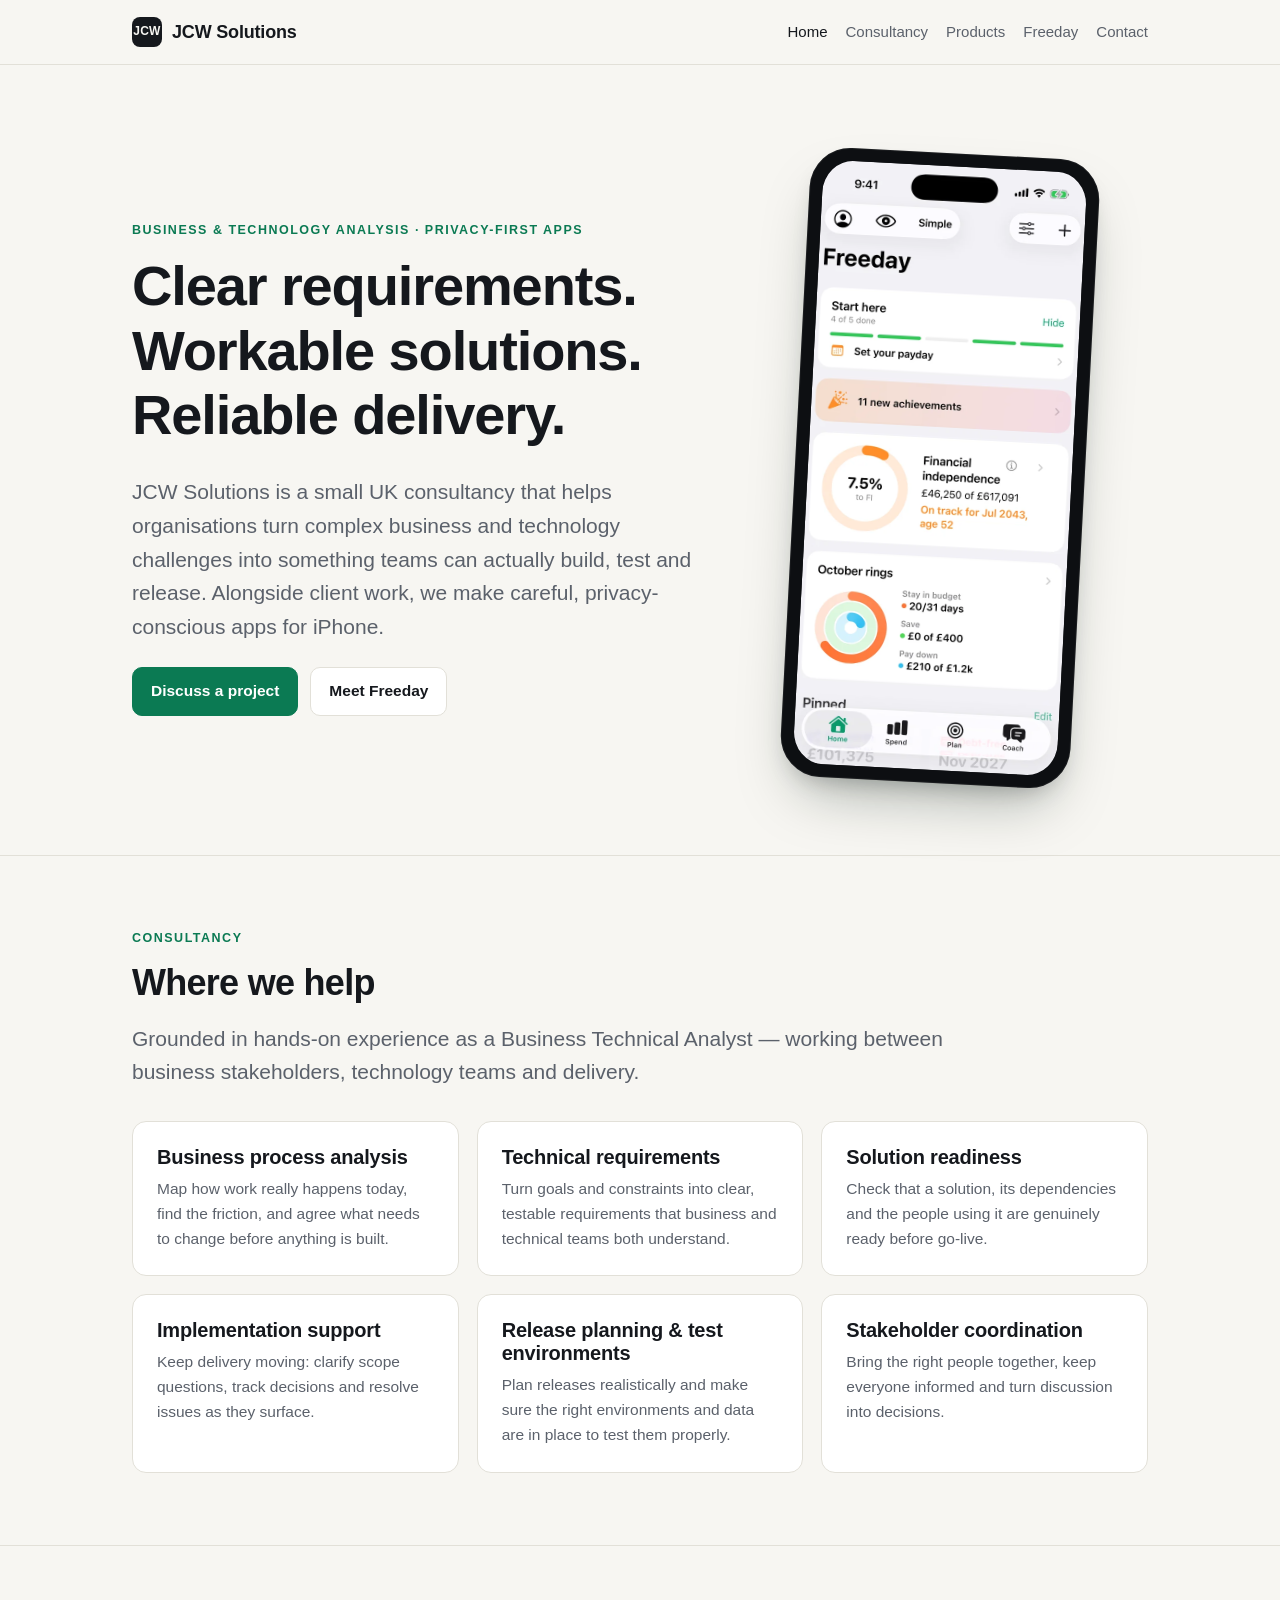
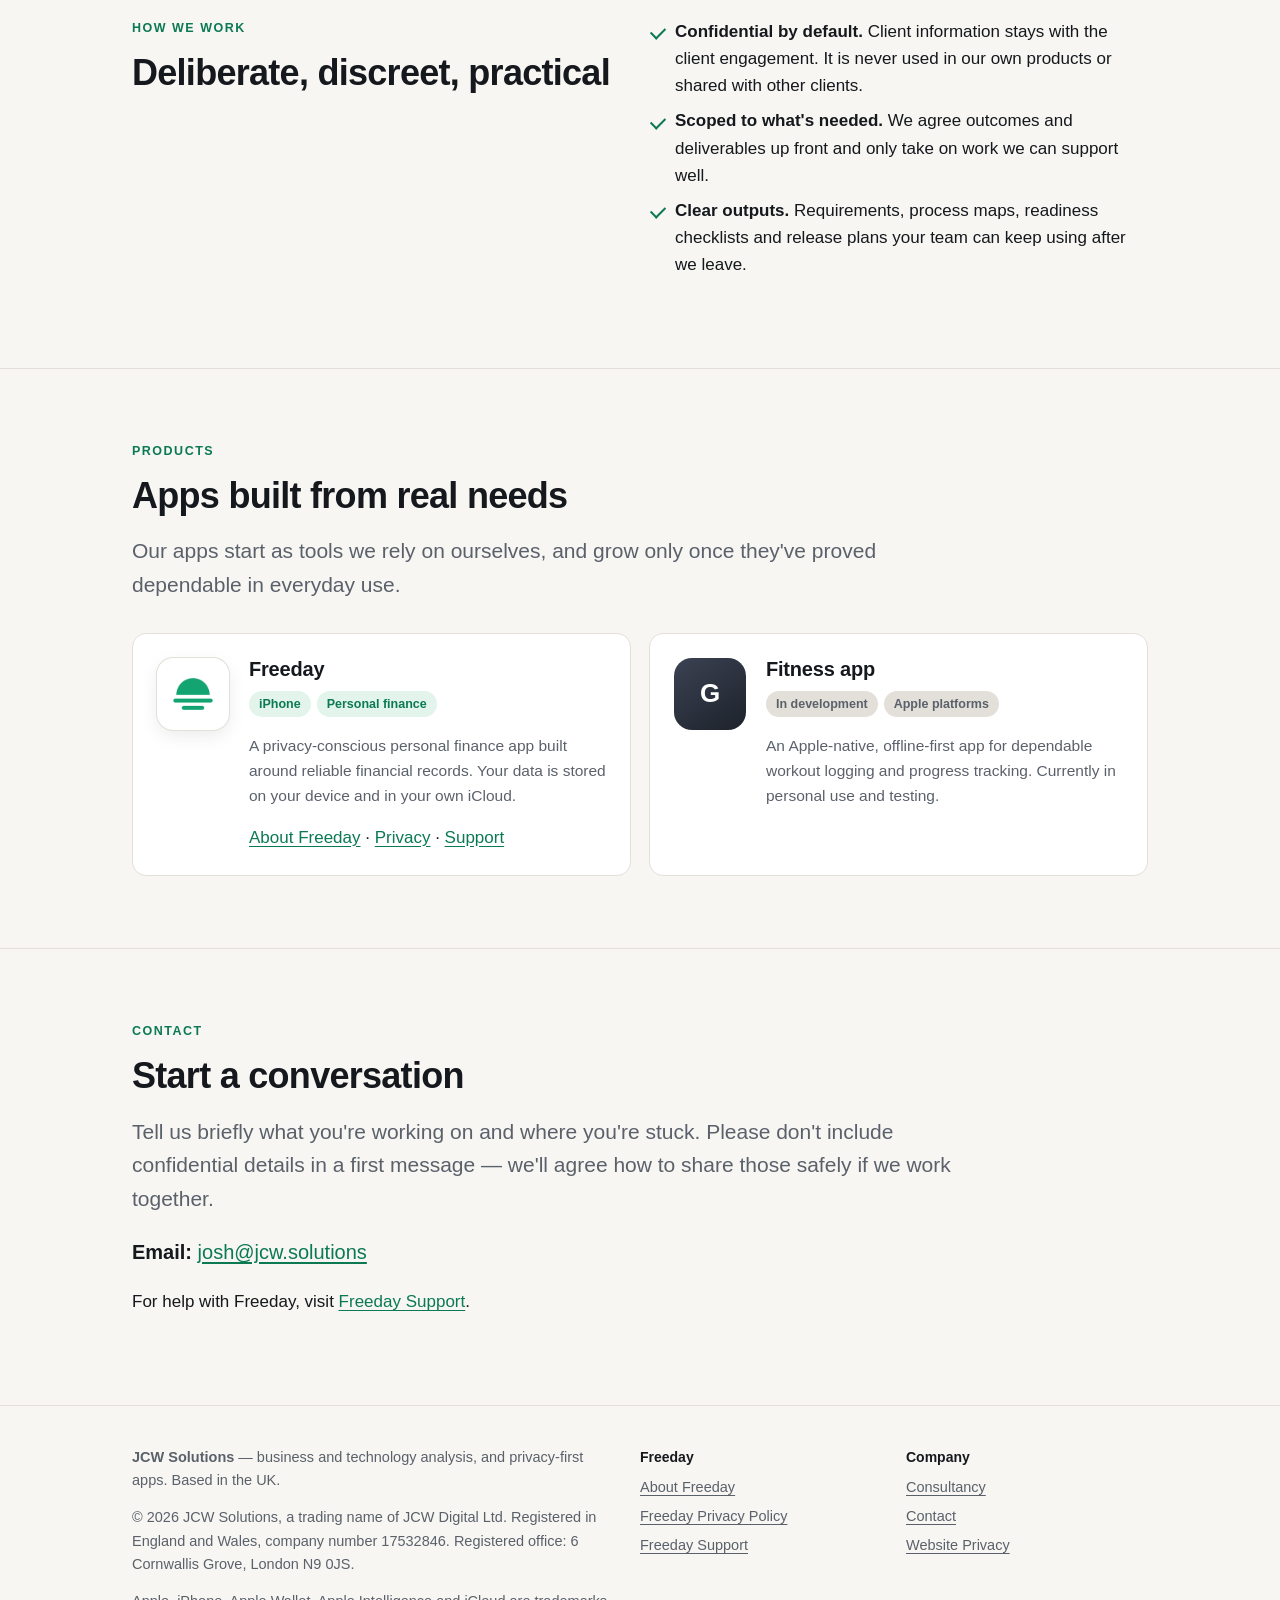
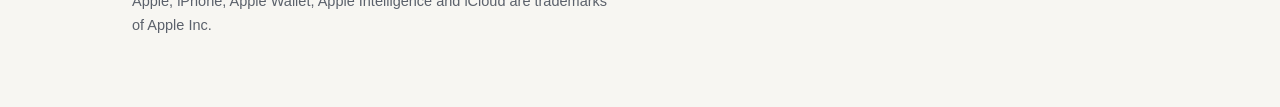
==== index.html @ 3adb4f97 "Apply website-updates.md: JCW Digital Ltd details, new Freeday privacy policy - Footer on every page" ====
<!doctype html>
<html lang="en-GB">
<head>
<meta charset="utf-8">
<meta name="viewport" content="width=device-width, initial-scale=1">
<title>JCW Solutions — Business & technology analysis, and privacy-first apps</title>
<meta name="description" content="JCW Solutions helps organisations turn complex business and technology challenges into clear requirements, workable solutions and reliable delivery — and builds privacy-first apps for iPhone.">
<link rel="canonical" href="https://jcw.solutions/">
<meta property="og:title" content="JCW Solutions — Business & technology analysis, and privacy-first apps">
<meta property="og:description" content="JCW Solutions helps organisations turn complex business and technology challenges into clear requirements, workable solutions and reliable delivery — and builds privacy-first apps for iPhone.">
<meta property="og:url" content="https://jcw.solutions/">
<meta property="og:type" content="website">
<meta name="color-scheme" content="light dark">
<link rel="icon" href="/assets/favicon.svg" type="image/svg+xml">
<link rel="stylesheet" href="/assets/site.css">
</head>
<body>
<a class="skip" href="#main">Skip to content</a>
<header class="site-header"><div class="wrap">
  <a class="brand" href="/" aria-label="JCW Solutions home"><span class="brand-mark" aria-hidden="true">JCW</span>JCW Solutions</a>
  <nav class="nav" aria-label="Main"><a href="/" aria-current="page">Home</a><a href="/#services">Consultancy</a><a href="/#products">Products</a><a href="/freeday/">Freeday</a><a href="/#contact">Contact</a></nav>
</div></header>
<main id="main">
<section class="hero"><div class="wrap hero-split">
  <div>
  <p class="eyebrow">Business &amp; technology analysis · Privacy-first apps</p>
  <h1>Clear requirements. Workable solutions. Reliable delivery.</h1>
  <p class="lede">JCW Solutions is a small UK consultancy that helps organisations turn complex business and technology challenges into something teams can actually build, test and release. Alongside client work, we make careful, privacy-conscious apps for iPhone.</p>
  <div class="btns">
    <a class="btn primary" href="#contact">Discuss a project</a>
    <a class="btn" href="/freeday/">Meet Freeday</a>
  </div>
</div>
  <a href="/freeday/" aria-label="Freeday — our personal finance app"><figure class="phone"><picture><source srcset="/assets/shots/dark-home.webp" media="(prefers-color-scheme: dark)"><img src="/assets/shots/light-home.webp" width="600" height="1304" alt="Freeday app home screen" loading="eager" decoding="async"></picture></figure></a>
</div></section>

<section id="services"><div class="wrap">
  <p class="eyebrow">Consultancy</p>
  <h2>Where we help</h2>
  <p class="lede">Grounded in hands-on experience as a Business Technical Analyst — working between business stakeholders, technology teams and delivery.</p>
  <div class="grid grid-3" style="margin-top:32px">
    <div class="card"><h3>Business process analysis</h3><p class="muted">Map how work really happens today, find the friction, and agree what needs to change before anything is built.</p></div>
    <div class="card"><h3>Technical requirements</h3><p class="muted">Turn goals and constraints into clear, testable requirements that business and technical teams both understand.</p></div>
    <div class="card"><h3>Solution readiness</h3><p class="muted">Check that a solution, its dependencies and the people using it are genuinely ready before go-live.</p></div>
    <div class="card"><h3>Implementation support</h3><p class="muted">Keep delivery moving: clarify scope questions, track decisions and resolve issues as they surface.</p></div>
    <div class="card"><h3>Release planning &amp; test environments</h3><p class="muted">Plan releases realistically and make sure the right environments and data are in place to test them properly.</p></div>
    <div class="card"><h3>Stakeholder coordination</h3><p class="muted">Bring the right people together, keep everyone informed and turn discussion into decisions.</p></div>
  </div>
</div></section>

<section id="approach"><div class="wrap">
  <div class="grid grid-2">
    <div>
      <p class="eyebrow">How we work</p>
      <h2>Deliberate, discreet, practical</h2>
    </div>
    <div>
      <ul class="ticks">
        <li><strong>Confidential by default.</strong> Client information stays with the client engagement. It is never used in our own products or shared with other clients.</li>
        <li><strong>Scoped to what's needed.</strong> We agree outcomes and deliverables up front and only take on work we can support well.</li>
        <li><strong>Clear outputs.</strong> Requirements, process maps, readiness checklists and release plans your team can keep using after we leave.</li>
      </ul>
    </div>
  </div>
</div></section>

<section id="products"><div class="wrap">
  <p class="eyebrow">Products</p>
  <h2>Apps built from real needs</h2>
  <p class="lede">Our apps start as tools we rely on ourselves, and grow only once they've proved dependable in everyday use.</p>
  <div class="grid grid-2" style="margin-top:32px">
    <div class="card product">
      <picture><source srcset="/assets/freeday-icon-dark-180.png 1x, /assets/freeday-icon-dark-360.png 2x" media="(prefers-color-scheme: dark)"><img class="app-icon-img" src="/assets/freeday-icon-180.png" srcset="/assets/freeday-icon-180.png 1x, /assets/freeday-icon-360.png 2x" width="72" height="72" alt="Freeday app icon"></picture>
      <div>
        <h3>Freeday</h3>
        <p><span class="pill">iPhone</span><span class="pill">Personal finance</span></p>
        <p class="muted">A privacy-conscious personal finance app built around reliable financial records. Your data is stored on your device and in your own iCloud.</p>
        <p><a href="/freeday/">About Freeday</a> · <a href="/freeday/privacy/">Privacy</a> · <a href="/freeday/support/">Support</a></p>
      </div>
    </div>
    <div class="card product">
      <div class="app-icon fitness" aria-hidden="true">G</div>
      <div>
        <h3>Fitness app</h3>
        <p><span class="pill neutral">In development</span><span class="pill neutral">Apple platforms</span></p>
        <p class="muted">An Apple-native, offline-first app for dependable workout logging and progress tracking. Currently in personal use and testing.</p>
      </div>
    </div>
  </div>
</div></section>

<section id="contact"><div class="wrap">
  <p class="eyebrow">Contact</p>
  <h2>Start a conversation</h2>
  <p class="lede">Tell us briefly what you're working on and where you're stuck. Please don't include confidential details in a first message — we'll agree how to share those safely if we work together.</p>
  <p style="font-size:20px;margin-top:20px"><strong>Email:</strong> <a href="mailto:josh@jcw.solutions">josh@jcw.solutions</a></p>
  <p class="muted">For help with Freeday, visit <a href="/freeday/support/">Freeday Support</a>.</p>
</div></section>

</main>
<footer class="site-footer"><div class="wrap">
  <div class="cols">
    <div>
      <p><strong>JCW Solutions</strong> — business and technology analysis, and privacy-first apps. Based in the UK.</p>
      <p>&copy; 2026 JCW Solutions, a trading name of JCW Digital Ltd. Registered in England and Wales, company number 17532846. Registered office: 6 Cornwallis Grove, London N9 0JS.</p>
      <p>Apple, iPhone, Apple Wallet, Apple Intelligence and iCloud are trademarks of Apple Inc.</p>
    </div>
    <div><h4>Freeday</h4><ul>
      <li><a href="/freeday/">About Freeday</a></li>
      <li><a href="/freeday/privacy/">Freeday Privacy Policy</a></li>
      <li><a href="/freeday/support/">Freeday Support</a></li>
    </ul></div>
    <div><h4>Company</h4><ul>
      <li><a href="/#services">Consultancy</a></li>
      <li><a href="/#contact">Contact</a></li>
      <li><a href="/privacy/">Website Privacy</a></li>
    </ul></div>
  </div>
</div></footer>
</body>
</html>
---- assets/site.css ----
/* JCW Solutions — shared styles. No external fonts, scripts or trackers by design. */
:root {
  --bg: #f7f6f2;
  --surface: #ffffff;
  --ink: #15181d;
  --muted: #5b616b;
  --line: #e2e0d8;
  --accent: #0b7a53;
  --accent-ink: #ffffff;
  --accent-soft: #e2f4ec;
  --todo-bg: #fff1b8;
  --todo-ink: #5a4500;
  --radius: 14px;
  --max: 1080px;
  --font: -apple-system, BlinkMacSystemFont, "SF Pro Text", "Segoe UI", Roboto, "Helvetica Neue", Arial, sans-serif;
  --font-display: -apple-system, BlinkMacSystemFont, "SF Pro Display", "Segoe UI", Roboto, "Helvetica Neue", Arial, sans-serif;
}
@media (prefers-color-scheme: dark) {
  :root:not([data-theme="light"]) {
    --bg: #0f1114;
    --surface: #171a1f;
    --ink: #eef0f2;
    --muted: #a3a9b2;
    --line: #2a2e35;
    --accent: #3ddc97;
    --accent-ink: #06150e;
    --accent-soft: #10291f;
    --todo-bg: #4a3b00;
    --todo-ink: #ffe68a;
  }
}

* { box-sizing: border-box; }
html { -webkit-text-size-adjust: 100%; }
body {
  margin: 0;
  background: var(--bg);
  color: var(--ink);
  font: 17px/1.6 var(--font);
  overflow-x: hidden;
}
img, svg { max-width: 100%; display: block; }
a { color: var(--accent); text-underline-offset: 3px; }
a:hover { text-decoration-thickness: 2px; }
:focus-visible { outline: 3px solid var(--accent); outline-offset: 3px; border-radius: 4px; }

.wrap { width: 100%; max-width: var(--max); margin: 0 auto; padding: 0 16px; }
@media (min-width: 720px) { .wrap { padding: 0 32px; } }

.skip { position: absolute; left: -9999px; }
.skip:focus { left: 16px; top: 16px; background: var(--surface); padding: 8px 12px; z-index: 10; }

/* Header */
.site-header { border-bottom: 1px solid var(--line); background: var(--bg); position: sticky; top: 0; z-index: 5; }
.site-header .wrap { display: flex; align-items: center; justify-content: space-between; gap: 16px; min-height: 64px; flex-wrap: wrap; }
.brand { display: flex; align-items: center; gap: 10px; font-weight: 700; letter-spacing: -0.01em; color: var(--ink); text-decoration: none; font-size: 18px; }
.brand-mark { width: 30px; height: 30px; border-radius: 8px; background: var(--ink); color: var(--bg); display: grid; place-items: center; font-size: 12px; font-weight: 800; letter-spacing: 0.02em; }
.nav { display: flex; gap: 4px 18px; flex-wrap: wrap; font-size: 15px; }
.nav a { color: var(--muted); text-decoration: none; padding: 6px 0; }
.nav a:hover, .nav a[aria-current="page"] { color: var(--ink); }

/* Type */
h1, h2, h3 { font-family: var(--font-display); letter-spacing: -0.02em; line-height: 1.15; margin: 0 0 0.5em; }
h1 { font-size: clamp(34px, 6vw, 56px); font-weight: 750; }
h2 { font-size: clamp(26px, 3.6vw, 36px); font-weight: 700; }
h3 { font-size: 20px; font-weight: 650; letter-spacing: -0.01em; }
p { margin: 0 0 1em; }
.lede { font-size: clamp(18px, 2.2vw, 21px); color: var(--muted); max-width: 40em; }
.eyebrow { text-transform: uppercase; letter-spacing: 0.12em; font-size: 12.5px; font-weight: 700; color: var(--accent); margin-bottom: 14px; }

/* Sections */
section { padding: 72px 0; border-bottom: 1px solid var(--line); }
section:last-of-type { border-bottom: 0; }
.hero { padding: 88px 0 72px; }
.hero h1 { max-width: 14em; }

.grid { display: grid; gap: 18px; }
@media (min-width: 720px) { .grid-2 { grid-template-columns: 1fr 1fr; } .grid-3 { grid-template-columns: repeat(3, 1fr); } }

.card { background: var(--surface); border: 1px solid var(--line); border-radius: var(--radius); padding: 24px; }
.card p:last-child { margin-bottom: 0; }
.card h3 { margin-bottom: 8px; }
.card .muted { color: var(--muted); font-size: 15.5px; }

.product { display: grid; gap: 20px; align-items: start; }
@media (min-width: 720px) { .product { grid-template-columns: 72px 1fr; } }
.app-icon { width: 72px; height: 72px; border-radius: 18px; display: grid; place-items: center; font-weight: 800; font-size: 26px; color: #fff; }
.app-icon.freeday { background: linear-gradient(145deg, #12806d, #0a4d42); }
.app-icon.fitness { background: linear-gradient(145deg, #3b4252, #1d222b); }

.pill { display: inline-block; font-size: 12.5px; font-weight: 650; padding: 3px 10px; border-radius: 999px; background: var(--accent-soft); color: var(--accent); margin-right: 6px; }
.pill.neutral { background: var(--line); color: var(--muted); }

.btns { display: flex; gap: 12px; flex-wrap: wrap; margin-top: 24px; }
.btn { display: inline-block; padding: 11px 18px; border-radius: 10px; font-weight: 600; font-size: 15.5px; text-decoration: none; border: 1px solid var(--line); color: var(--ink); background: var(--surface); }
.btn.primary { background: var(--accent); color: var(--accent-ink); border-color: var(--accent); }

ul.ticks { list-style: none; padding: 0; margin: 0 0 1em; }
ul.ticks li { padding-left: 26px; position: relative; margin-bottom: 8px; }
ul.ticks li::before { content: ""; position: absolute; left: 2px; top: 0.55em; width: 12px; height: 7px; border-left: 2px solid var(--accent); border-bottom: 2px solid var(--accent); transform: rotate(-45deg); }

/* Long-form legal pages */
.doc { max-width: 760px; padding: 56px 0 80px; }
.doc h1 { font-size: clamp(30px, 5vw, 44px); }
.doc h2 { font-size: 24px; margin-top: 2.2em; padding-top: 0.4em; }
.doc h3 { font-size: 18px; margin-top: 1.6em; }
.doc ul, .doc ol { padding-left: 1.3em; }
.doc li { margin-bottom: 6px; }
.doc .meta { color: var(--muted); font-size: 15px; }
.toc { background: var(--surface); border: 1px solid var(--line); border-radius: var(--radius); padding: 18px 22px; margin: 28px 0; font-size: 15.5px; }
.toc ol { margin: 6px 0 0; }
.summary { background: var(--accent-soft); border-radius: var(--radius); padding: 20px 22px; margin: 24px 0; }
.summary ul { margin-bottom: 0; }
table { width: 100%; border-collapse: collapse; font-size: 15px; margin: 12px 0 20px; display: block; overflow-x: auto; }
th, td { text-align: left; vertical-align: top; padding: 10px 12px; border-bottom: 1px solid var(--line); min-width: 140px; }
th { font-weight: 650; background: var(--surface); }

/* Real app icon */
.app-icon-img { width: 72px; height: 72px; border-radius: 22.5%; box-shadow: 0 0 0 1px var(--line), 0 6px 18px rgba(0,0,0,.08); background: #fff; }
.app-icon-img.lg { width: 96px; height: 96px; }

/* iPhone frame around real screenshots */
.phone { position: relative; margin: 0; width: 100%; max-width: 300px; aspect-ratio: 1206 / 2622;
  border-radius: 14% / 6.5%; background: #0d0f12; padding: 3.2%;
  box-shadow: 0 0 0 1px rgba(255,255,255,.06) inset, 0 30px 60px -20px rgba(10,30,20,.35), 0 12px 24px -12px rgba(0,0,0,.25); }
.phone img, .phone picture { display: block; width: 100%; height: 100%; object-fit: cover; border-radius: 11.5% / 5.4%; }

/* Home hero with phone */
.hero-split { display: grid; gap: 40px; align-items: center; }
.hero-split .phone { max-width: 250px; margin: 0 auto; transform: rotate(3deg); }
@media (min-width: 900px) {
  .hero-split { grid-template-columns: 1.35fr 1fr; }
  .hero-split .phone { max-width: 290px; }
}

/* Screenshot gallery */
.gallery { display: flex; gap: 24px; overflow-x: auto; scroll-snap-type: x mandatory; padding: 8px 4px 28px; margin: 28px -4px 0; -webkit-overflow-scrolling: touch; }
.gallery figure.shot { flex: 0 0 auto; width: 220px; scroll-snap-align: start; margin: 0; }
.gallery figure.shot .phone { max-width: none; }
.gallery figcaption { margin-top: 14px; font-size: 15px; color: var(--muted); }
.gallery figcaption strong { display: block; color: var(--ink); font-size: 16px; margin-bottom: 2px; }
@media (min-width: 900px) { .gallery { justify-content: center; gap: 48px; overflow: visible; } .gallery figure.shot { width: 26%; } }
.note { font-size: 13.5px; color: var(--muted); }

/* Placeholders that must be filled before going live */
mark.todo { background: var(--todo-bg); color: var(--todo-ink); padding: 1px 6px; border-radius: 4px; font-weight: 600; font-size: 0.92em; }

/* Footer */
.site-footer { border-top: 1px solid var(--line); padding: 40px 0 56px; color: var(--muted); font-size: 14.5px; }
.site-footer .cols { display: grid; gap: 24px; }
@media (min-width: 720px) { .site-footer .cols { grid-template-columns: 2fr 1fr 1fr; } }
.site-footer h4 { color: var(--ink); font-size: 14px; margin: 0 0 8px; }
.site-footer ul { list-style: none; padding: 0; margin: 0; }
.site-footer li { margin-bottom: 6px; }
.site-footer a { color: var(--muted); }
.site-footer a:hover { color: var(--ink); }
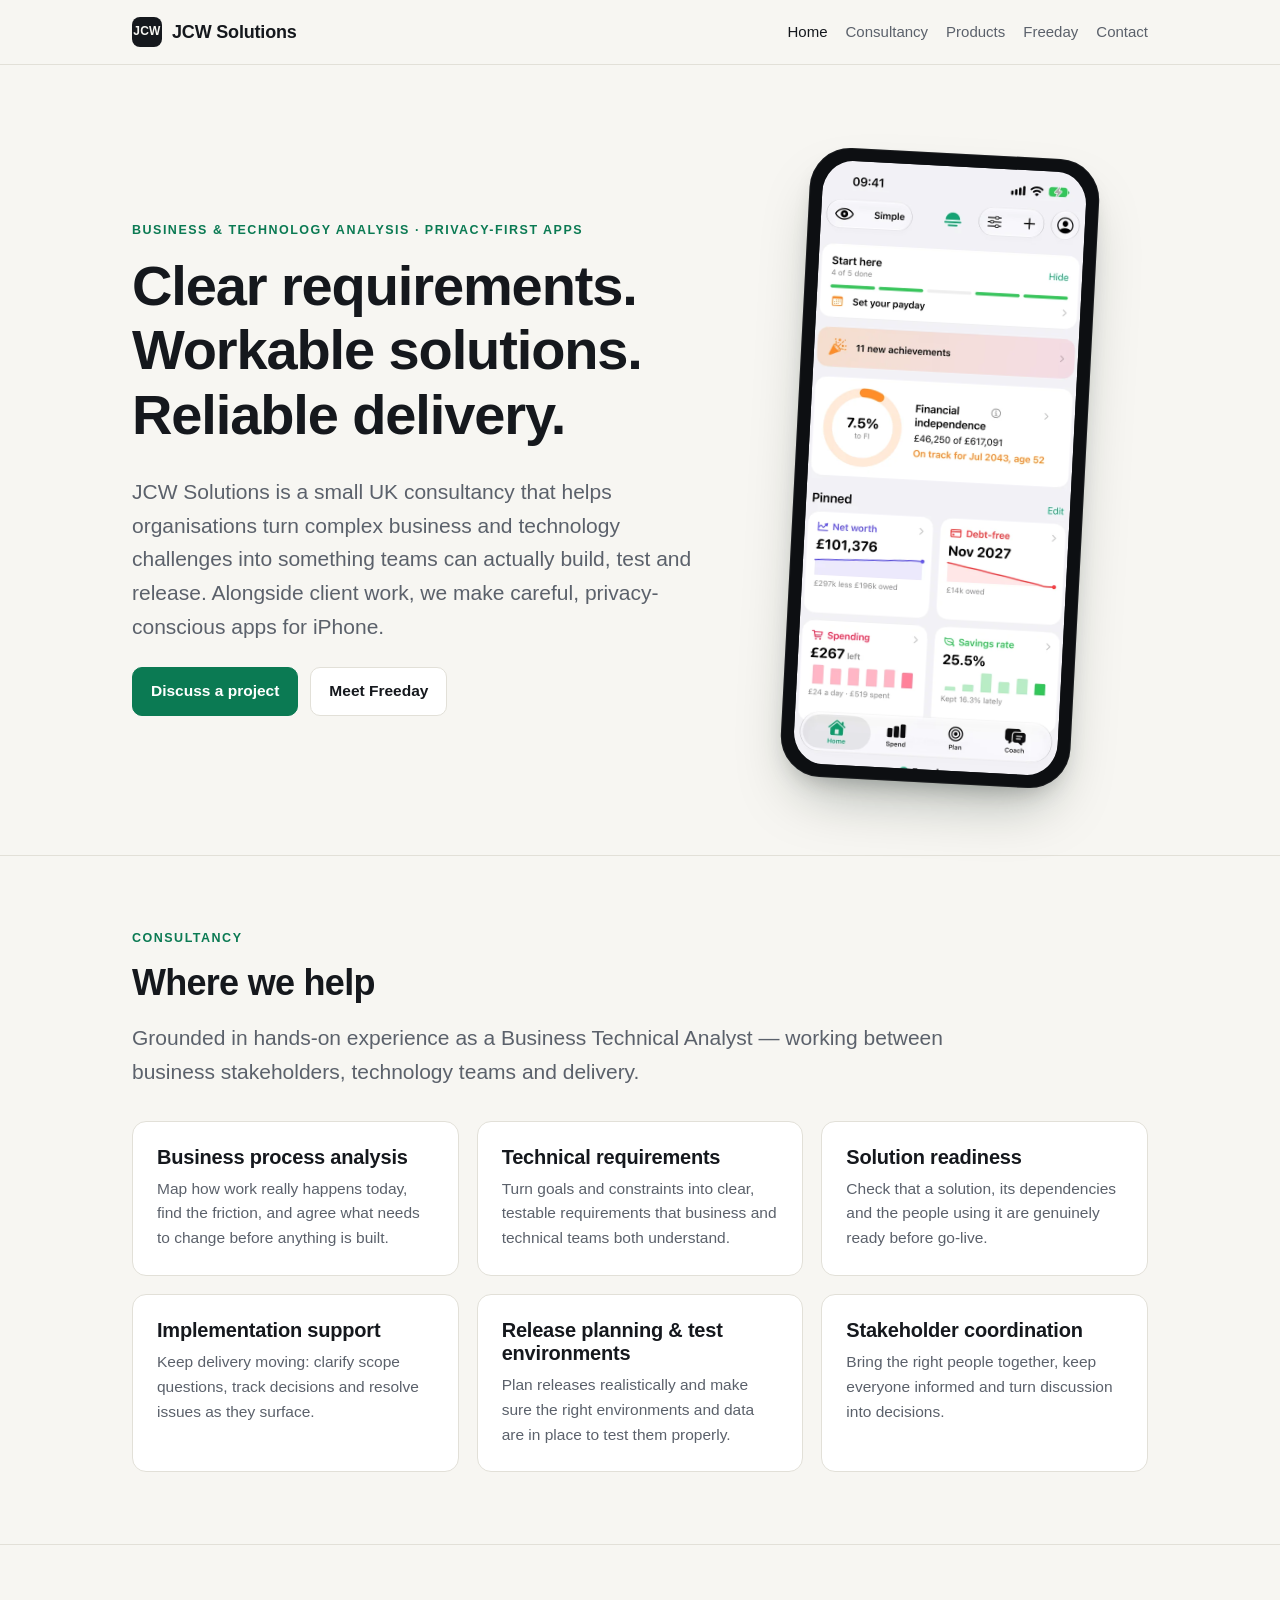
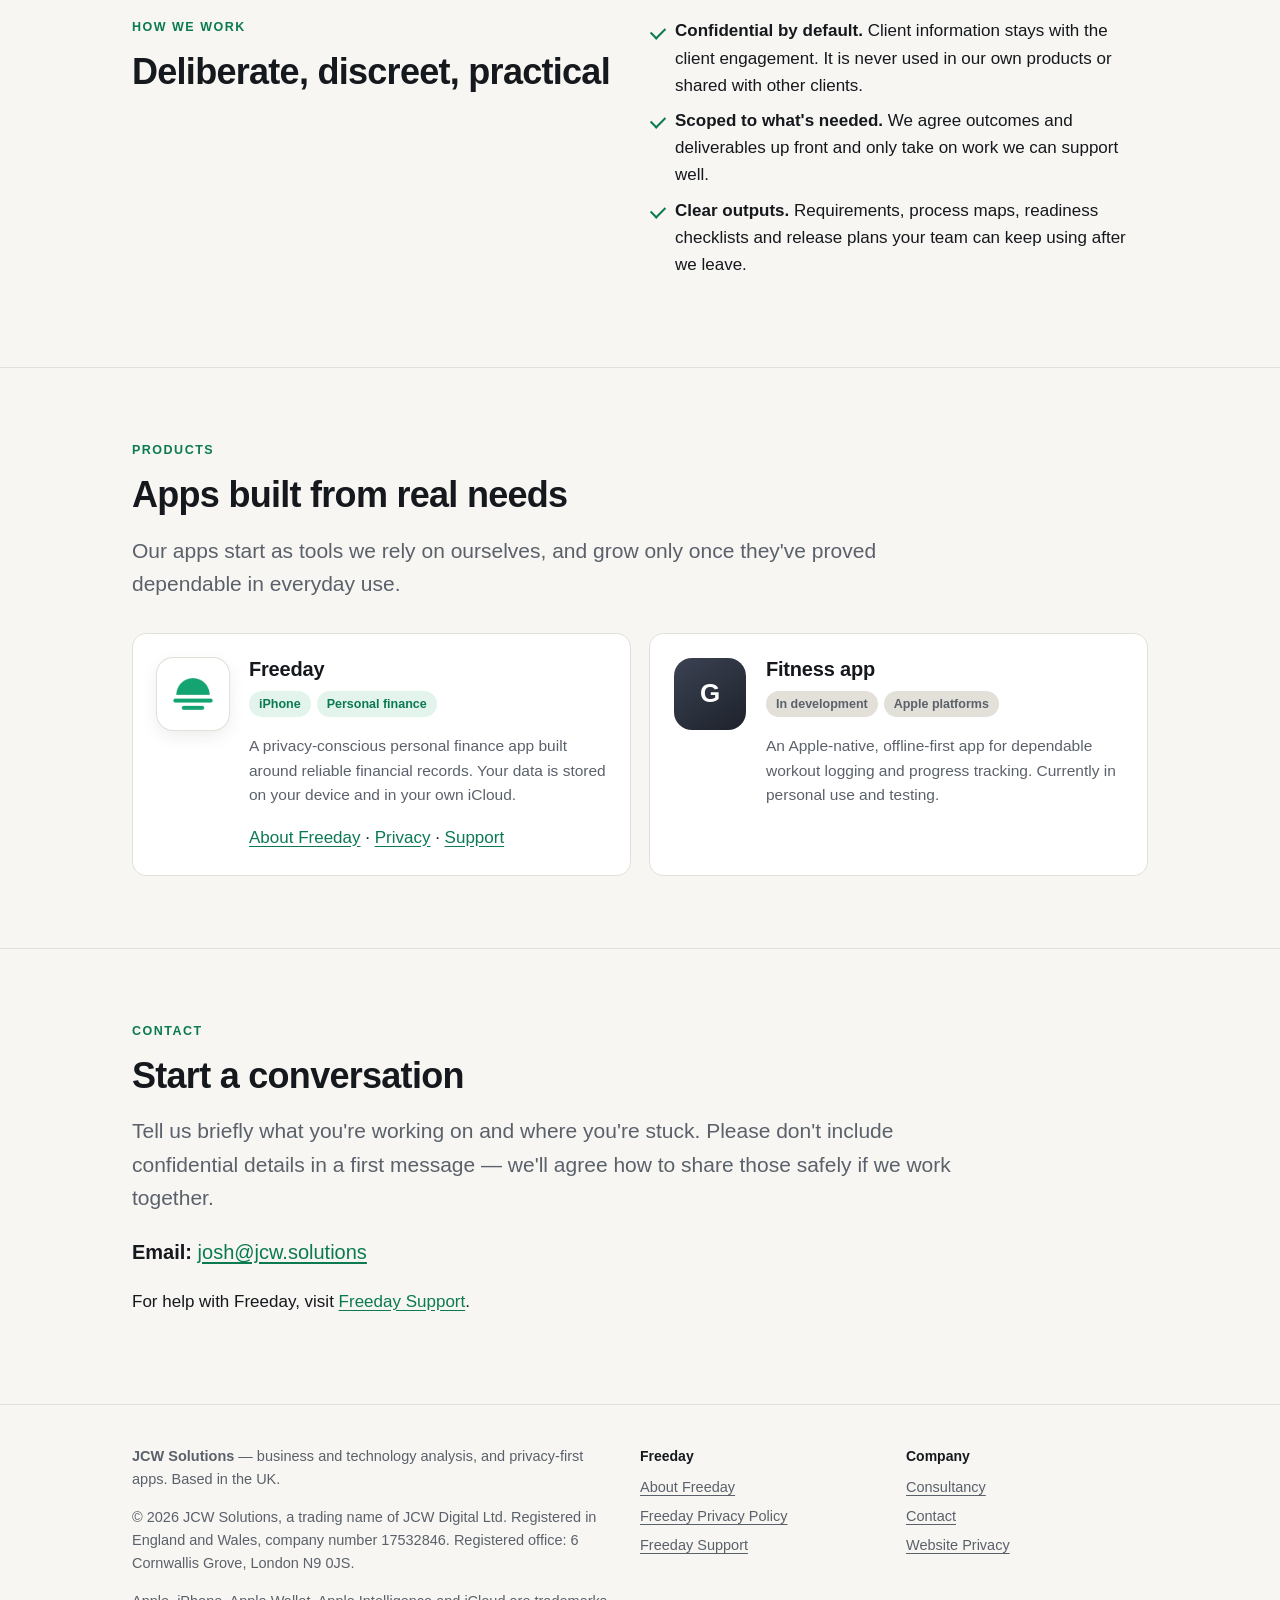
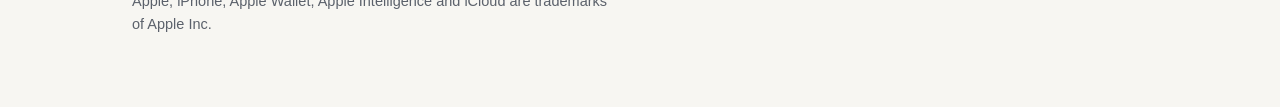
==== commit b3622882: "Use the App Store screenshots from freeday-financekit (ca7f47b) - Hero: Home; gallery: Month, Debts " ====
--- a/index.html
+++ b/index.html
@@ -31,7 +31,7 @@
     <a class="btn" href="/freeday/">Meet Freeday</a>
   </div>
 </div>
-  <a href="/freeday/" aria-label="Freeday — our personal finance app"><figure class="phone"><picture><source srcset="/assets/shots/dark-home.webp" media="(prefers-color-scheme: dark)"><img src="/assets/shots/light-home.webp" width="600" height="1304" alt="Freeday app home screen" loading="eager" decoding="async"></picture></figure></a>
+  <a href="/freeday/" aria-label="Freeday — our personal finance app"><figure class="phone"><img src="/assets/shots/app-home.webp" width="600" height="1304" alt="Freeday app home screen" loading="eager" decoding="async"></figure></a>
 </div></section>
 
 <section id="services"><div class="wrap">
--- a/assets/site.css
+++ b/assets/site.css
@@ -120,7 +120,7 @@
 .app-icon-img.lg { width: 96px; height: 96px; }
 
 /* iPhone frame around real screenshots */
-.phone { position: relative; margin: 0; width: 100%; max-width: 300px; aspect-ratio: 1206 / 2622;
+.phone { position: relative; margin: 0; width: 100%; max-width: 300px; aspect-ratio: 1320 / 2868;
   border-radius: 14% / 6.5%; background: #0d0f12; padding: 3.2%;
   box-shadow: 0 0 0 1px rgba(255,255,255,.06) inset, 0 30px 60px -20px rgba(10,30,20,.35), 0 12px 24px -12px rgba(0,0,0,.25); }
 .phone img, .phone picture { display: block; width: 100%; height: 100%; object-fit: cover; border-radius: 11.5% / 5.4%; }
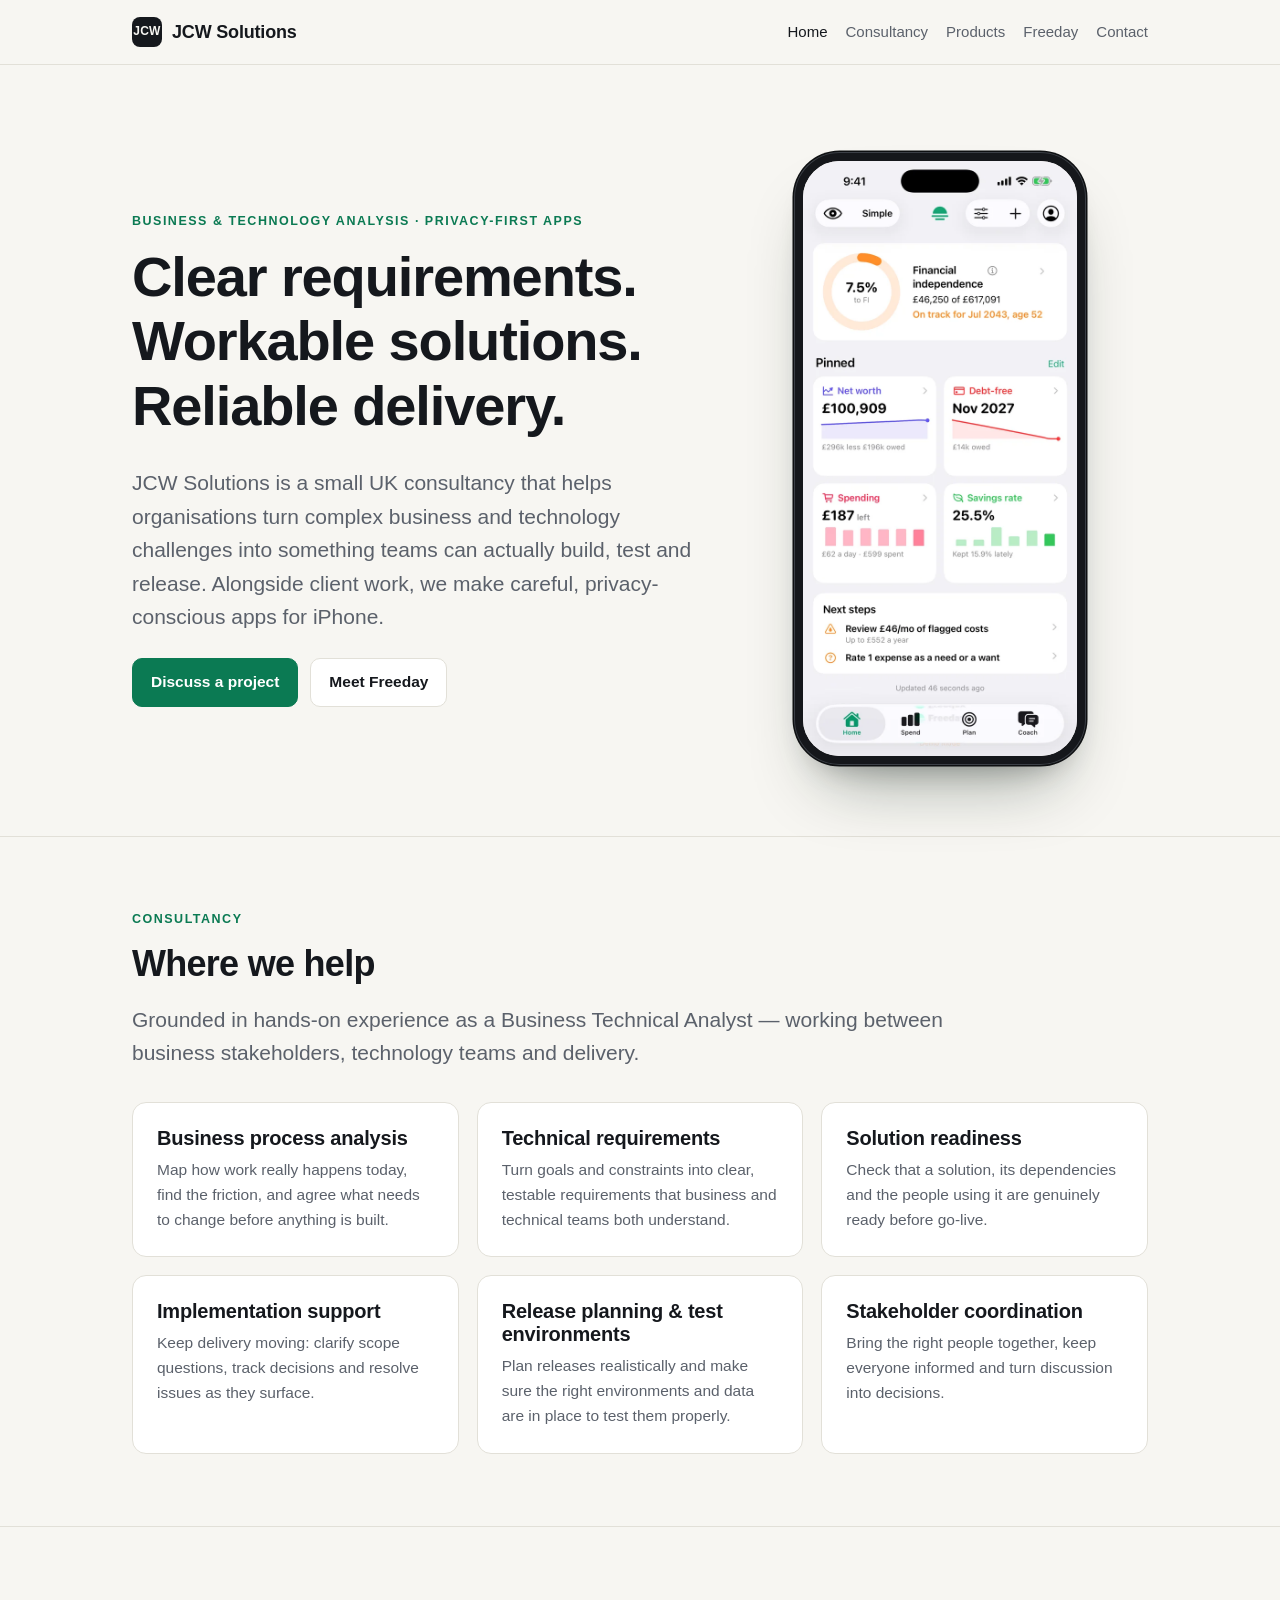
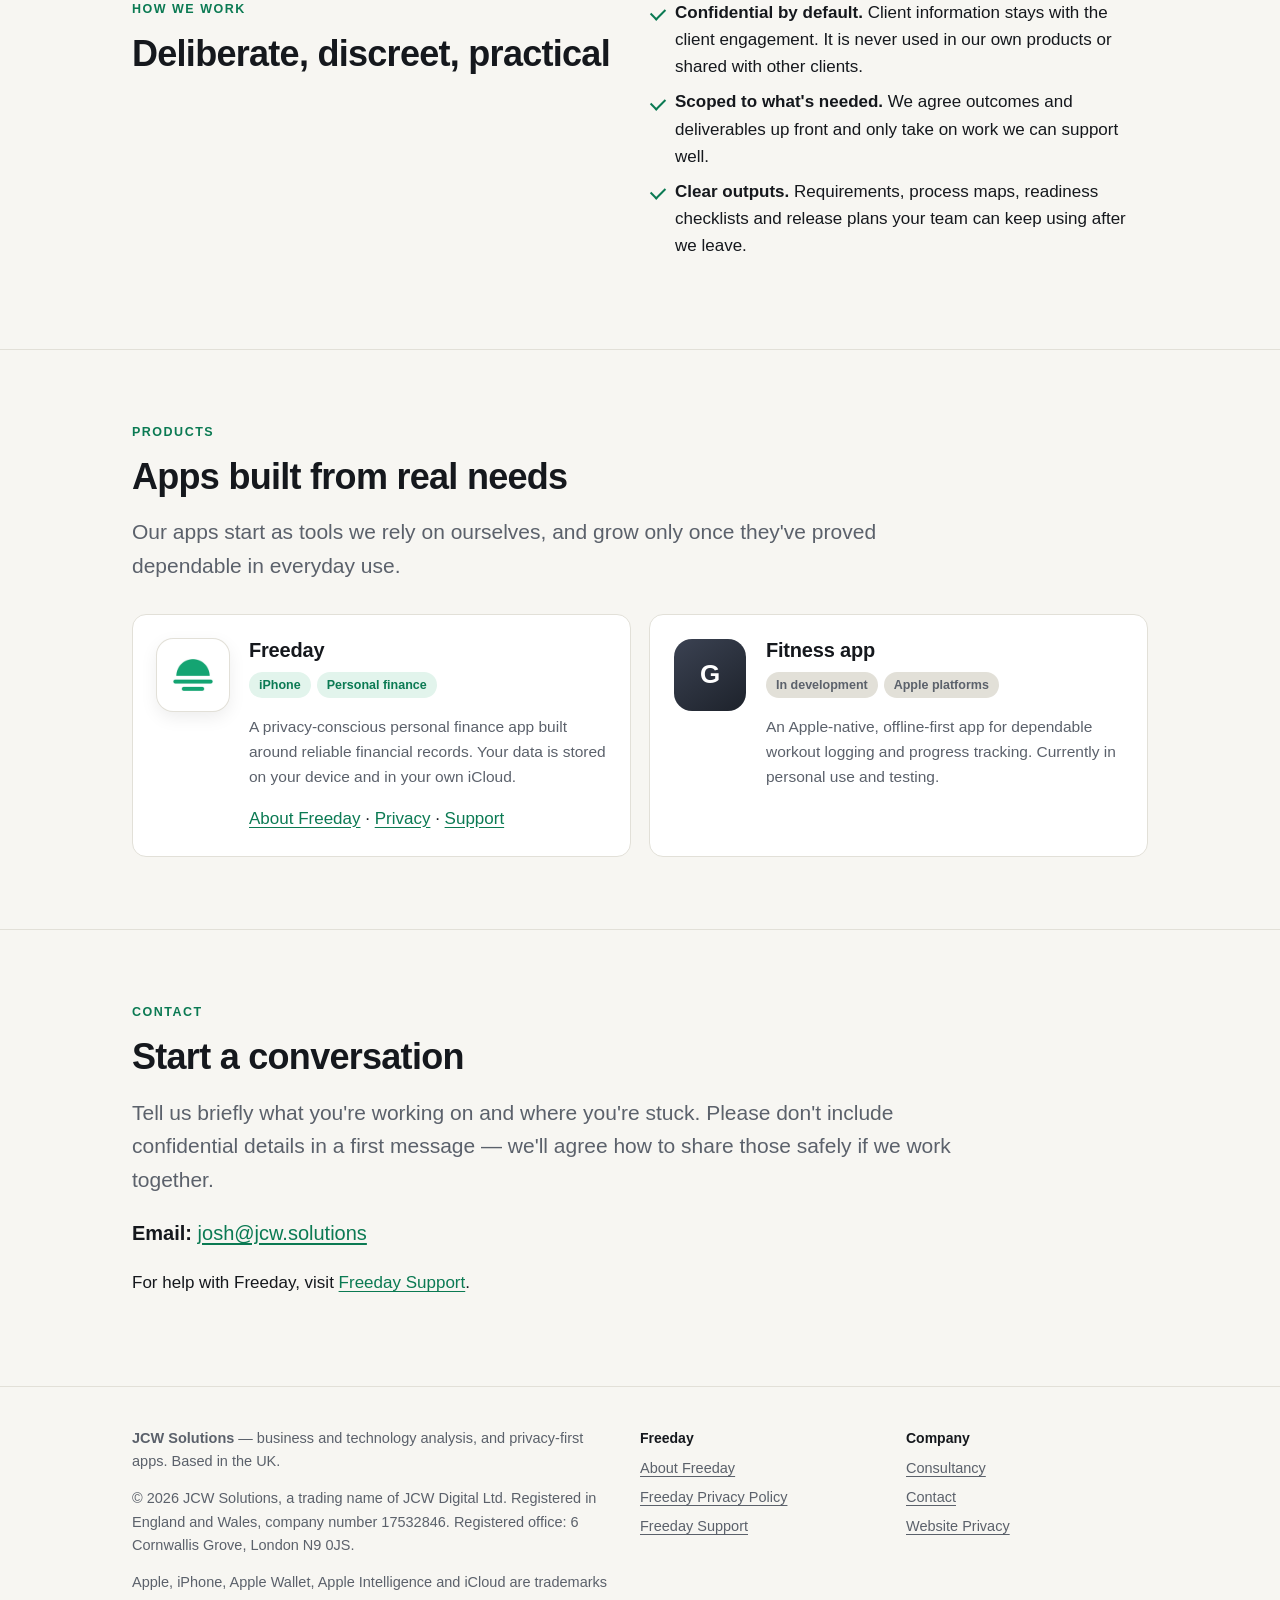
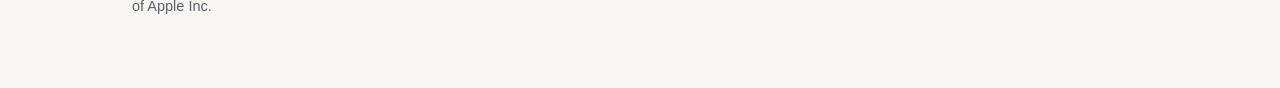
==== commit 599bac8b: "Seasoned-user Freeday screenshots, light and dark - From the cleanup branch (Alpha 2.1) in demo mode" ====
--- a/index.html
+++ b/index.html
@@ -31,7 +31,7 @@
     <a class="btn" href="/freeday/">Meet Freeday</a>
   </div>
 </div>
-  <a href="/freeday/" aria-label="Freeday — our personal finance app"><figure class="phone"><img src="/assets/shots/app-home.webp" width="600" height="1304" alt="Freeday app home screen" loading="eager" decoding="async"></figure></a>
+  <a href="/freeday/" aria-label="Freeday — our personal finance app"><figure class="phone"><picture><source srcset="/assets/shots/dark-home.webp" media="(prefers-color-scheme: dark)"><img src="/assets/shots/light-home.webp" width="600" height="1304" alt="Freeday app home screen" loading="eager" decoding="async"></picture></figure></a>
 </div></section>
 
 <section id="services"><div class="wrap">
--- a/assets/site.css
+++ b/assets/site.css
@@ -119,15 +119,17 @@
 .app-icon-img { width: 72px; height: 72px; border-radius: 22.5%; box-shadow: 0 0 0 1px var(--line), 0 6px 18px rgba(0,0,0,.08); background: #fff; }
 .app-icon-img.lg { width: 96px; height: 96px; }
 
-/* iPhone frame around real screenshots */
-.phone { position: relative; margin: 0; width: 100%; max-width: 300px; aspect-ratio: 1320 / 2868;
-  border-radius: 14% / 6.5%; background: #0d0f12; padding: 3.2%;
-  box-shadow: 0 0 0 1px rgba(255,255,255,.06) inset, 0 30px 60px -20px rgba(10,30,20,.35), 0 12px 24px -12px rgba(0,0,0,.25); }
-.phone img, .phone picture { display: block; width: 100%; height: 100%; object-fit: cover; border-radius: 11.5% / 5.4%; }
-
+/* iPhone frame around real screenshots (iPhone 17 Pro Max proportions).
+   The figure is a size container, so cqw = 1% of the phone's width: bezel and corners scale together.
+   The bezel is the image's own border; inner corner = outer radius minus bezel. */
+.phone { container-type: inline-size; position: relative; margin: 0; width: 100%; max-width: 300px; }
+.phone img { display: block; box-sizing: border-box; width: 100%; height: auto;
+  border: 2.8cqw solid #15171b; border-radius: 15.4cqw; background: #15171b;
+  box-shadow: 0 0 0 1px #3b3f46, 0 0 0 2.5px #0e1012,
+              0 40px 70px -30px rgba(10,30,20,.45), 0 18px 30px -18px rgba(0,0,0,.30); }
 /* Home hero with phone */
 .hero-split { display: grid; gap: 40px; align-items: center; }
-.hero-split .phone { max-width: 250px; margin: 0 auto; transform: rotate(3deg); }
+.hero-split .phone { max-width: 250px; margin: 0 auto; }
 @media (min-width: 900px) {
   .hero-split { grid-template-columns: 1.35fr 1fr; }
   .hero-split .phone { max-width: 290px; }
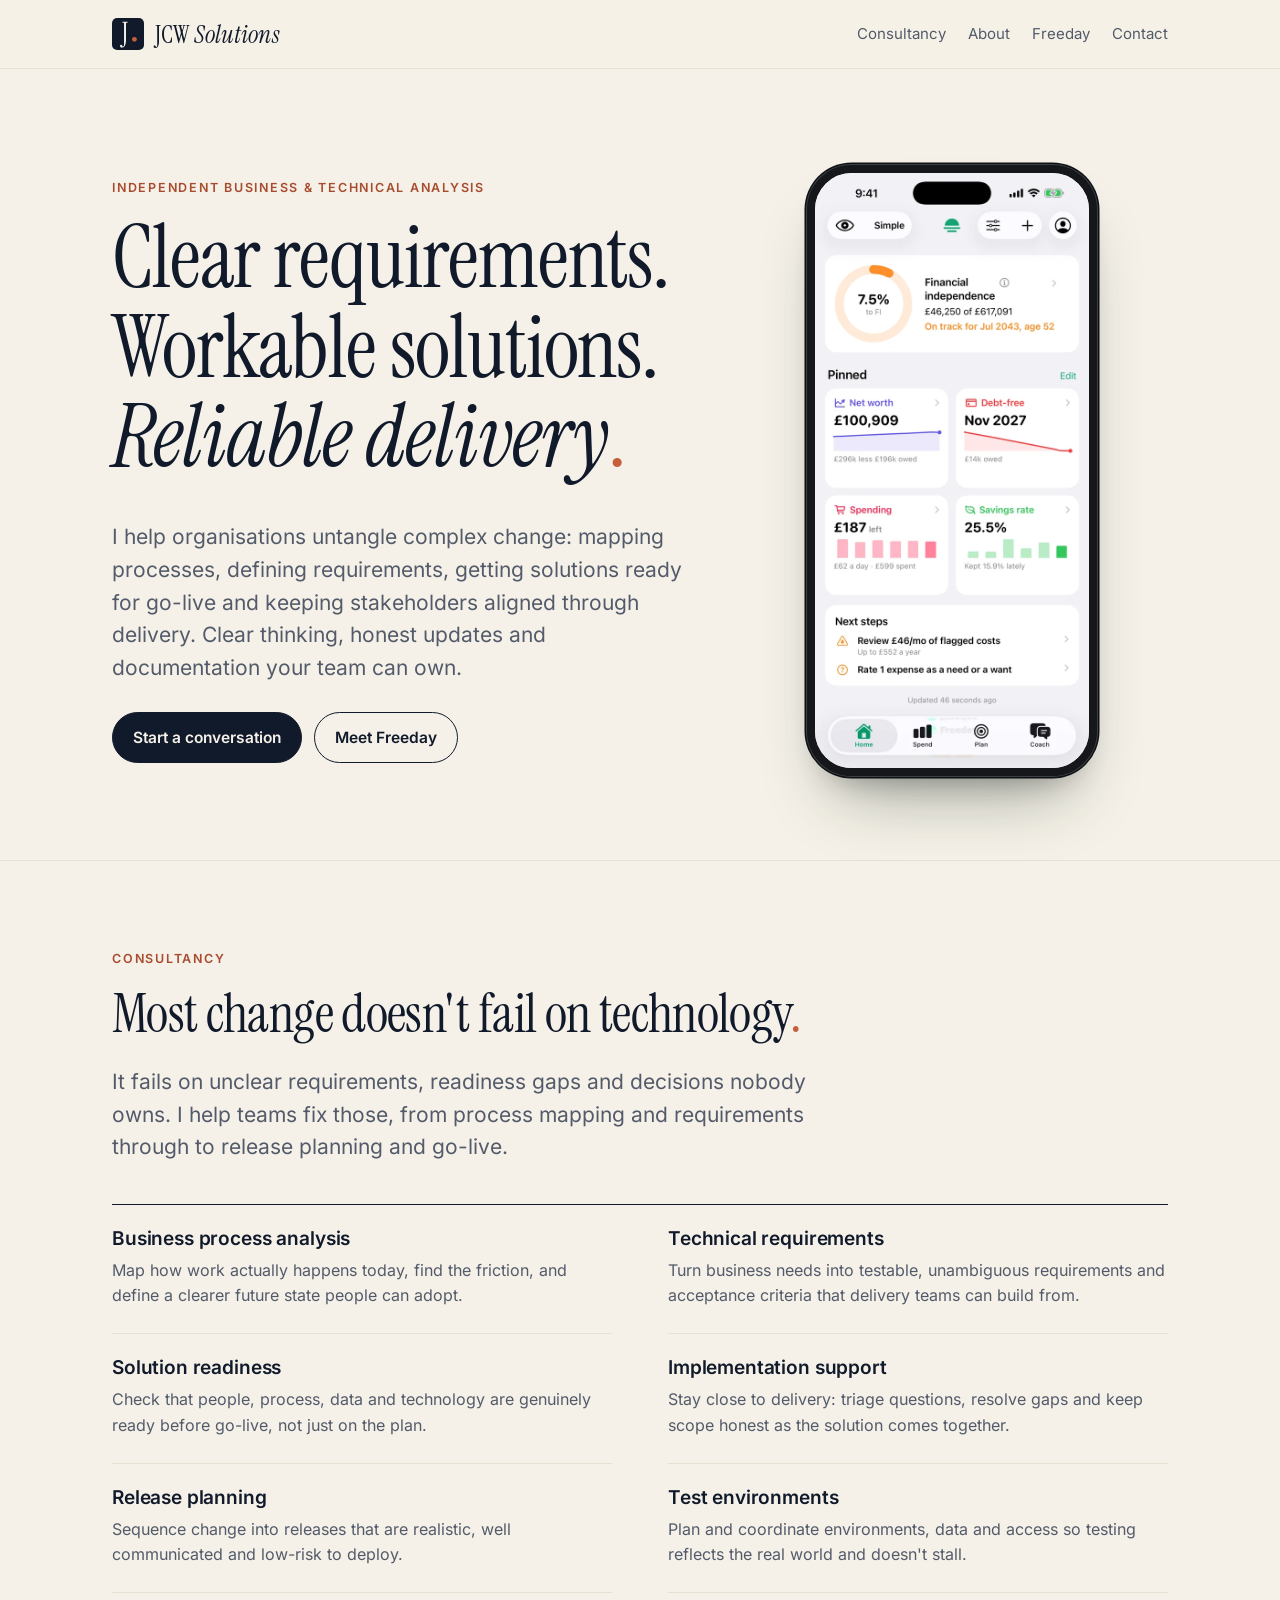
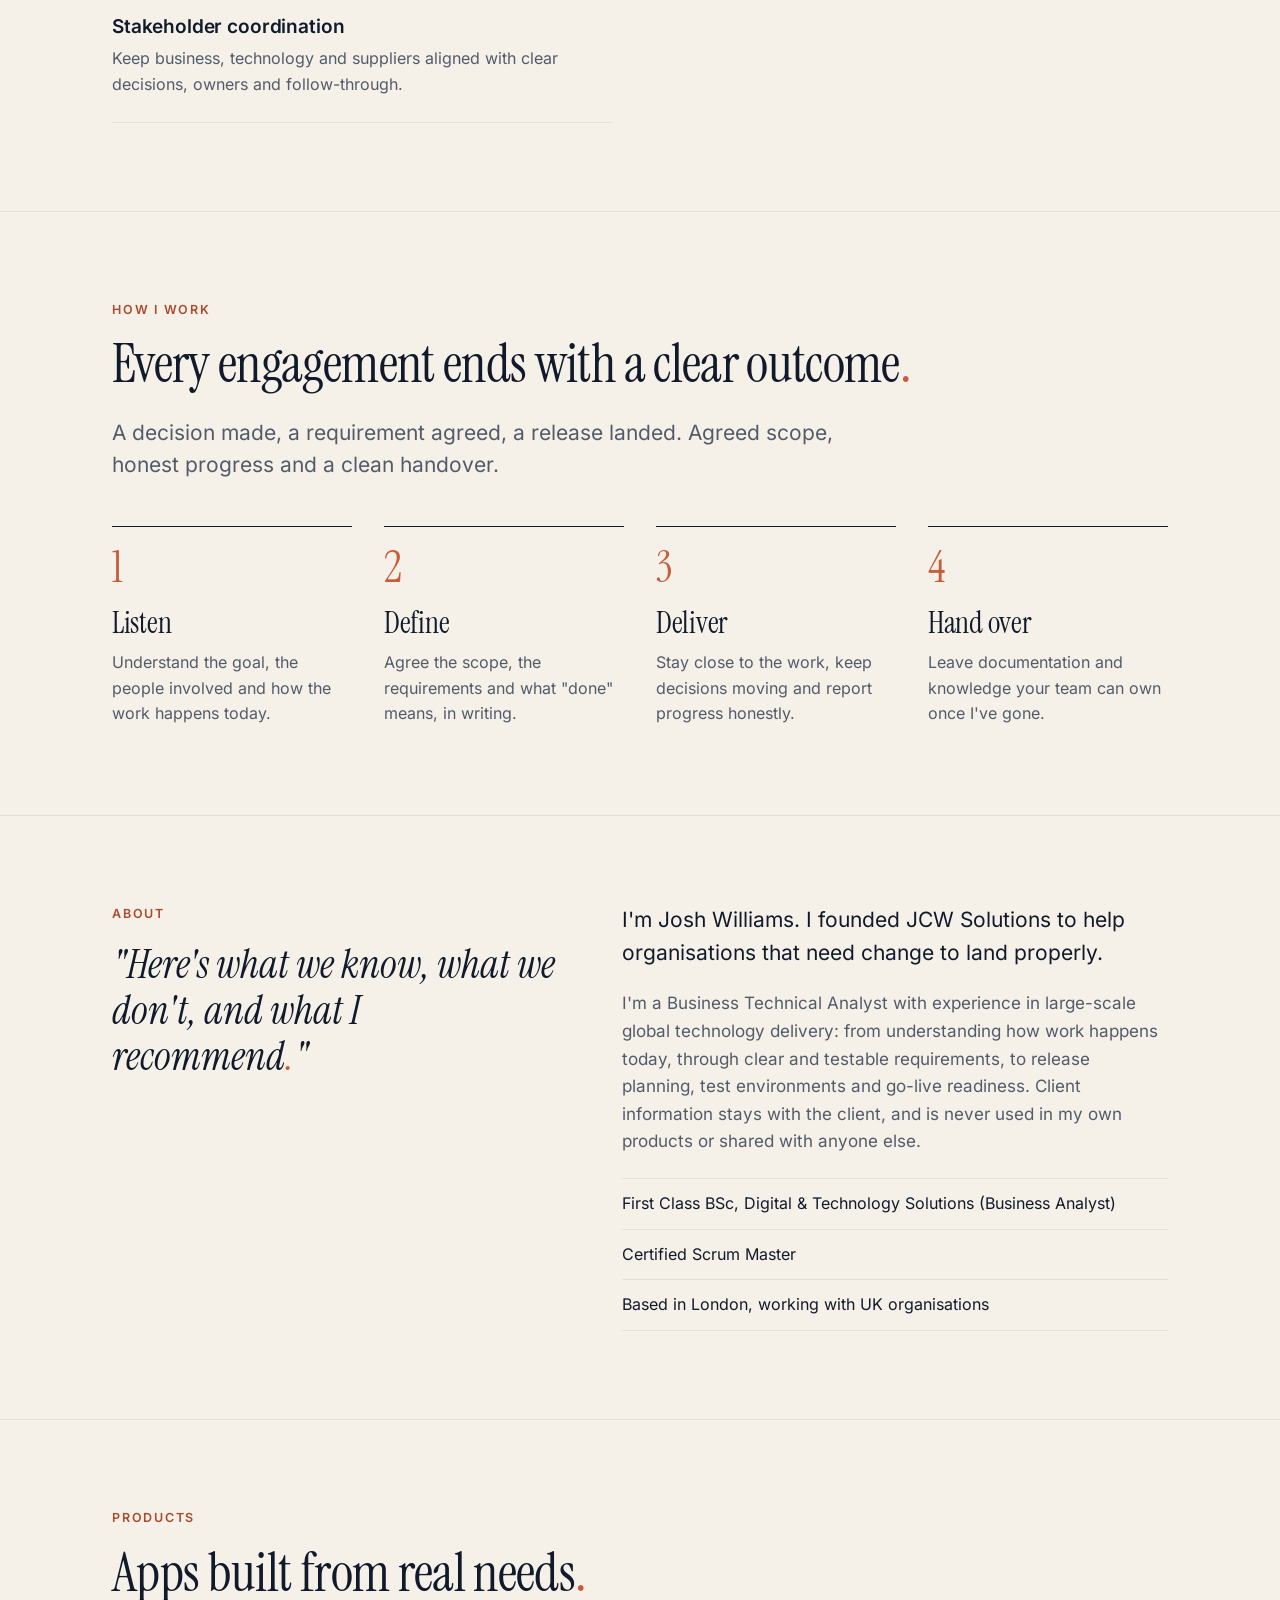
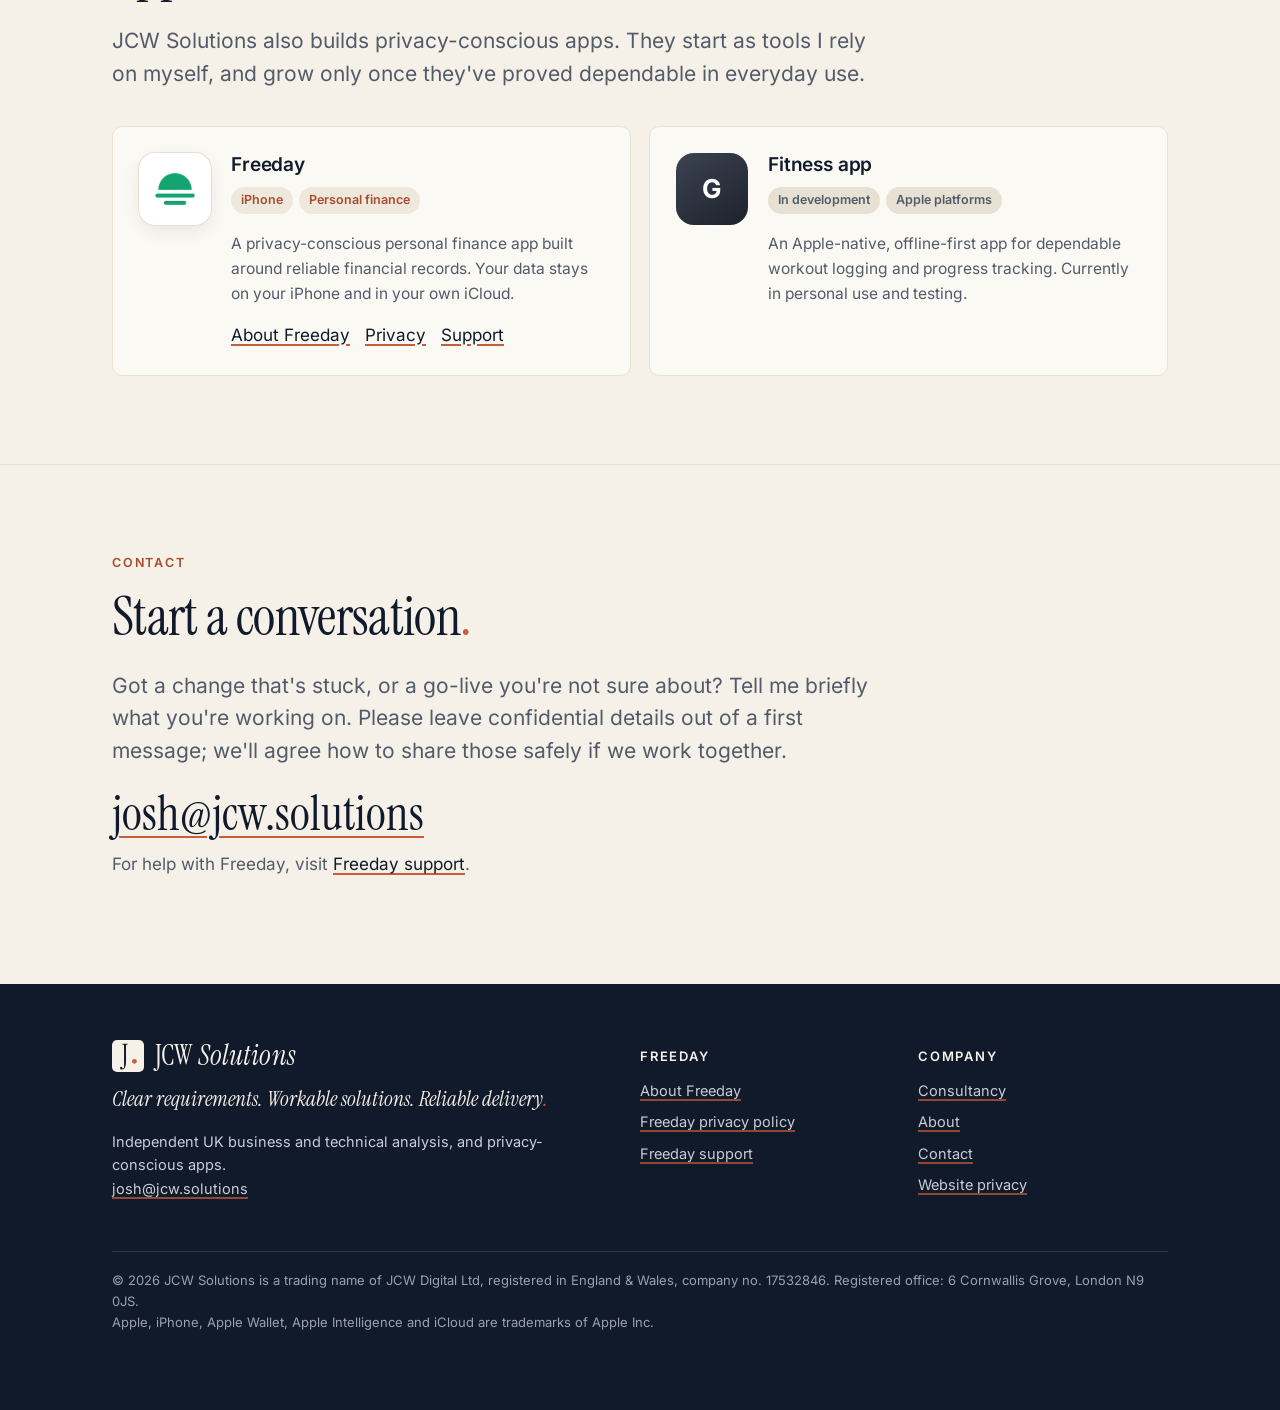
==== commit b55d4608: "Apply the JCW Solutions brand guidelines - Ink, Paper and Copper palette (60/30/<10), Mist rules; re" ====
--- a/index.html
+++ b/index.html
@@ -11,71 +11,89 @@
 <meta property="og:url" content="https://jcw.solutions/">
 <meta property="og:type" content="website">
 <meta name="color-scheme" content="light dark">
+<meta name="theme-color" content="#F5F1E8" media="(prefers-color-scheme: light)">
+<meta name="theme-color" content="#111A2B" media="(prefers-color-scheme: dark)">
+<link rel="preload" href="/assets/fonts/instrument-serif.woff2" as="font" type="font/woff2" crossorigin>
+<link rel="preload" href="/assets/fonts/inter-var.woff2" as="font" type="font/woff2" crossorigin>
 <link rel="icon" href="/assets/favicon.svg" type="image/svg+xml">
 <link rel="stylesheet" href="/assets/site.css">
+<script src="/assets/site.js" defer></script>
 </head>
-<body>
+<body data-section="home">
 <a class="skip" href="#main">Skip to content</a>
 <header class="site-header"><div class="wrap">
-  <a class="brand" href="/" aria-label="JCW Solutions home"><span class="brand-mark" aria-hidden="true">JCW</span>JCW Solutions</a>
-  <nav class="nav" aria-label="Main"><a href="/" aria-current="page">Home</a><a href="/#services">Consultancy</a><a href="/#products">Products</a><a href="/freeday/">Freeday</a><a href="/#contact">Contact</a></nav>
+  <a class="brand" href="/" aria-label="JCW Solutions home"><svg class="brand-mark" viewBox="0 0 512 512" aria-hidden="true" focusable="false"><rect width="512" height="512" rx="81.92" class="tile"/><path d="M159.76448 473.5488Q146.11455999999998 473.5488 137.52832 466.28352Q128.94208 459.01824 128.94208 447.1296Q128.94208 438.3232 134.00576 432.59904Q139.06944 426.87488 146.99519999999998 426.87488Q154.48064 426.87488 157.56288 431.27808000000005Q160.64512 435.68128 162.62655999999998 441.40544Q164.608 447.1296 167.24992 451.53279999999995Q169.89184 455.936 175.61599999999999 455.936Q183.98208 455.936 188.38528 446.24896Q192.78848 436.56192 192.78848 418.94912V90.91072000000003Q192.78848 81.66399999999999 189.9264 78.58176Q187.06432 75.49952000000002 177.8176 73.73824000000002L167.69024 71.97696000000002Q161.96608 70.656 161.96608 66.69312000000002Q161.96608 61.84960000000001 168.57088 61.84960000000001H248.2688Q254.8736 61.84960000000001 254.8736 66.69312000000002Q254.8736 70.656 249.14944 71.97696000000002L239.02208 73.73824000000002Q229.77535999999998 75.49952000000002 226.91328 78.58176Q224.0512 81.66399999999999 224.0512 90.91072000000003V359.50592Q224.0512 412.34432 206.87872 442.94656Q189.70623999999998 473.5488 159.76448 473.5488Z" class="j"/><circle cx="358.40" cy="340.48" r="38.40" class="stop"/></svg><span>JCW <em>Solutions</em></span></a>
+  <nav class="nav" aria-label="Main"><a href="/#services">Consultancy</a><a href="/#about">About</a><a href="/freeday/">Freeday</a><a href="/#contact">Contact</a></nav>
 </div></header>
 <main id="main">
 <section class="hero"><div class="wrap hero-split">
   <div>
-  <p class="eyebrow">Business &amp; technology analysis · Privacy-first apps</p>
-  <h1>Clear requirements. Workable solutions. Reliable delivery.</h1>
-  <p class="lede">JCW Solutions is a small UK consultancy that helps organisations turn complex business and technology challenges into something teams can actually build, test and release. Alongside client work, we make careful, privacy-conscious apps for iPhone.</p>
-  <div class="btns">
-    <a class="btn primary" href="#contact">Discuss a project</a>
-    <a class="btn" href="/freeday/">Meet Freeday</a>
+    <p class="eyebrow">Independent business &amp; technical analysis</p>
+    <h1>Clear requirements. Workable solutions. <em>Reliable delivery</em><span class="dot">.</span></h1>
+    <p class="lede">I help organisations untangle complex change: mapping processes, defining requirements, getting solutions ready for go-live and keeping stakeholders aligned through delivery. Clear thinking, honest updates and documentation your team can own.</p>
+    <div class="btns">
+      <a class="btn primary" href="#contact">Start a conversation</a>
+      <a class="btn" href="/freeday/">Meet Freeday</a>
+    </div>
   </div>
-</div>
-  <a href="/freeday/" aria-label="Freeday — our personal finance app"><figure class="phone"><picture><source srcset="/assets/shots/dark-home.webp" media="(prefers-color-scheme: dark)"><img src="/assets/shots/light-home.webp" width="600" height="1304" alt="Freeday app home screen" loading="eager" decoding="async"></picture></figure></a>
+  <a href="/freeday/" aria-label="Freeday, the personal finance app from JCW Solutions"><figure class="phone"><picture><source srcset="/assets/shots/dark-home.webp" media="(prefers-color-scheme: dark)"><img src="/assets/shots/light-home.webp" width="600" height="1304" alt="Freeday app home screen" loading="eager" decoding="async"></picture></figure></a>
 </div></section>
 
 <section id="services"><div class="wrap">
   <p class="eyebrow">Consultancy</p>
-  <h2>Where we help</h2>
-  <p class="lede">Grounded in hands-on experience as a Business Technical Analyst — working between business stakeholders, technology teams and delivery.</p>
-  <div class="grid grid-3" style="margin-top:32px">
-    <div class="card"><h3>Business process analysis</h3><p class="muted">Map how work really happens today, find the friction, and agree what needs to change before anything is built.</p></div>
-    <div class="card"><h3>Technical requirements</h3><p class="muted">Turn goals and constraints into clear, testable requirements that business and technical teams both understand.</p></div>
-    <div class="card"><h3>Solution readiness</h3><p class="muted">Check that a solution, its dependencies and the people using it are genuinely ready before go-live.</p></div>
-    <div class="card"><h3>Implementation support</h3><p class="muted">Keep delivery moving: clarify scope questions, track decisions and resolve issues as they surface.</p></div>
-    <div class="card"><h3>Release planning &amp; test environments</h3><p class="muted">Plan releases realistically and make sure the right environments and data are in place to test them properly.</p></div>
-    <div class="card"><h3>Stakeholder coordination</h3><p class="muted">Bring the right people together, keep everyone informed and turn discussion into decisions.</p></div>
-  </div>
+  <h2>Most change doesn't fail on technology<span class="dot">.</span></h2>
+  <p class="lede">It fails on unclear requirements, readiness gaps and decisions nobody owns. I help teams fix those, from process mapping and requirements through to release planning and go-live.</p>
+  <ul class="ruled">
+    <li><h3>Business process analysis</h3><p>Map how work actually happens today, find the friction, and define a clearer future state people can adopt.</p></li>
+    <li><h3>Technical requirements</h3><p>Turn business needs into testable, unambiguous requirements and acceptance criteria that delivery teams can build from.</p></li>
+    <li><h3>Solution readiness</h3><p>Check that people, process, data and technology are genuinely ready before go-live, not just on the plan.</p></li>
+    <li><h3>Implementation support</h3><p>Stay close to delivery: triage questions, resolve gaps and keep scope honest as the solution comes together.</p></li>
+    <li><h3>Release planning</h3><p>Sequence change into releases that are realistic, well communicated and low-risk to deploy.</p></li>
+    <li><h3>Test environments</h3><p>Plan and coordinate environments, data and access so testing reflects the real world and doesn't stall.</p></li>
+    <li><h3>Stakeholder coordination</h3><p>Keep business, technology and suppliers aligned with clear decisions, owners and follow-through.</p></li>
+  </ul>
 </div></section>
 
 <section id="approach"><div class="wrap">
-  <div class="grid grid-2">
-    <div>
-      <p class="eyebrow">How we work</p>
-      <h2>Deliberate, discreet, practical</h2>
-    </div>
-    <div>
-      <ul class="ticks">
-        <li><strong>Confidential by default.</strong> Client information stays with the client engagement. It is never used in our own products or shared with other clients.</li>
-        <li><strong>Scoped to what's needed.</strong> We agree outcomes and deliverables up front and only take on work we can support well.</li>
-        <li><strong>Clear outputs.</strong> Requirements, process maps, readiness checklists and release plans your team can keep using after we leave.</li>
-      </ul>
-    </div>
+  <p class="eyebrow">How I work</p>
+  <h2>Every engagement ends with a clear outcome<span class="dot">.</span></h2>
+  <p class="lede">A decision made, a requirement agreed, a release landed. Agreed scope, honest progress and a clean handover.</p>
+  <ol class="steps">
+    <li><h3>Listen</h3><p>Understand the goal, the people involved and how the work happens today.</p></li>
+    <li><h3>Define</h3><p>Agree the scope, the requirements and what "done" means, in writing.</p></li>
+    <li><h3>Deliver</h3><p>Stay close to the work, keep decisions moving and report progress honestly.</p></li>
+    <li><h3>Hand over</h3><p>Leave documentation and knowledge your team can own once I've gone.</p></li>
+  </ol>
+</div></section>
+
+<section id="about"><div class="wrap about">
+  <div>
+    <p class="eyebrow">About</p>
+    <blockquote>"Here's what we know, what we don't, and what I recommend<span class="dot">.</span>"</blockquote>
+  </div>
+  <div>
+    <p class="lede" style="color:var(--ink)">I'm Josh Williams. I founded JCW Solutions to help organisations that need change to land properly.</p>
+    <p class="muted">I'm a Business Technical Analyst with experience in large-scale global technology delivery: from understanding how work happens today, through clear and testable requirements, to release planning, test environments and go-live readiness. Client information stays with the client, and is never used in my own products or shared with anyone else.</p>
+    <ul class="facts">
+      <li>First Class BSc, Digital &amp; Technology Solutions (Business Analyst)</li>
+      <li>Certified Scrum Master</li>
+      <li>Based in London, working with UK organisations</li>
+    </ul>
   </div>
 </div></section>
 
 <section id="products"><div class="wrap">
   <p class="eyebrow">Products</p>
-  <h2>Apps built from real needs</h2>
-  <p class="lede">Our apps start as tools we rely on ourselves, and grow only once they've proved dependable in everyday use.</p>
-  <div class="grid grid-2" style="margin-top:32px">
+  <h2>Apps built from real needs<span class="dot">.</span></h2>
+  <p class="lede">JCW Solutions also builds privacy-conscious apps. They start as tools I rely on myself, and grow only once they've proved dependable in everyday use.</p>
+  <div class="grid grid-2" style="margin-top:36px">
     <div class="card product">
       <picture><source srcset="/assets/freeday-icon-dark-180.png 1x, /assets/freeday-icon-dark-360.png 2x" media="(prefers-color-scheme: dark)"><img class="app-icon-img" src="/assets/freeday-icon-180.png" srcset="/assets/freeday-icon-180.png 1x, /assets/freeday-icon-360.png 2x" width="72" height="72" alt="Freeday app icon"></picture>
       <div>
         <h3>Freeday</h3>
         <p><span class="pill">iPhone</span><span class="pill">Personal finance</span></p>
-        <p class="muted">A privacy-conscious personal finance app built around reliable financial records. Your data is stored on your device and in your own iCloud.</p>
-        <p><a href="/freeday/">About Freeday</a> · <a href="/freeday/privacy/">Privacy</a> · <a href="/freeday/support/">Support</a></p>
+        <p class="muted">A privacy-conscious personal finance app built around reliable financial records. Your data stays on your iPhone and in your own iCloud.</p>
+        <p><a href="/freeday/">About Freeday</a> &nbsp; <a href="/freeday/privacy/">Privacy</a> &nbsp; <a href="/freeday/support/">Support</a></p>
       </div>
     </div>
     <div class="card product">
@@ -91,31 +109,33 @@
 
 <section id="contact"><div class="wrap">
   <p class="eyebrow">Contact</p>
-  <h2>Start a conversation</h2>
-  <p class="lede">Tell us briefly what you're working on and where you're stuck. Please don't include confidential details in a first message — we'll agree how to share those safely if we work together.</p>
-  <p style="font-size:20px;margin-top:20px"><strong>Email:</strong> <a href="mailto:josh@jcw.solutions">josh@jcw.solutions</a></p>
-  <p class="muted">For help with Freeday, visit <a href="/freeday/support/">Freeday Support</a>.</p>
+  <h2>Start a conversation<span class="dot">.</span></h2>
+  <p class="lede">Got a change that's stuck, or a go-live you're not sure about? Tell me briefly what you're working on. Please leave confidential details out of a first message; we'll agree how to share those safely if we work together.</p>
+  <p class="contact-line"><a href="mailto:josh@jcw.solutions">josh@jcw.solutions</a></p>
+  <p class="muted">For help with Freeday, visit <a href="/freeday/support/">Freeday support</a>.</p>
 </div></section>
 
 </main>
 <footer class="site-footer"><div class="wrap">
   <div class="cols">
     <div>
-      <p><strong>JCW Solutions</strong> — business and technology analysis, and privacy-first apps. Based in the UK.</p>
-      <p>&copy; 2026 JCW Solutions, a trading name of JCW Digital Ltd. Registered in England and Wales, company number 17532846. Registered office: 6 Cornwallis Grove, London N9 0JS.</p>
-      <p>Apple, iPhone, Apple Wallet, Apple Intelligence and iCloud are trademarks of Apple Inc.</p>
+      <a class="brand" href="/" aria-label="JCW Solutions home"><svg class="brand-mark" viewBox="0 0 512 512" aria-hidden="true" focusable="false"><rect width="512" height="512" rx="81.92" class="tile"/><path d="M159.76448 473.5488Q146.11455999999998 473.5488 137.52832 466.28352Q128.94208 459.01824 128.94208 447.1296Q128.94208 438.3232 134.00576 432.59904Q139.06944 426.87488 146.99519999999998 426.87488Q154.48064 426.87488 157.56288 431.27808000000005Q160.64512 435.68128 162.62655999999998 441.40544Q164.608 447.1296 167.24992 451.53279999999995Q169.89184 455.936 175.61599999999999 455.936Q183.98208 455.936 188.38528 446.24896Q192.78848 436.56192 192.78848 418.94912V90.91072000000003Q192.78848 81.66399999999999 189.9264 78.58176Q187.06432 75.49952000000002 177.8176 73.73824000000002L167.69024 71.97696000000002Q161.96608 70.656 161.96608 66.69312000000002Q161.96608 61.84960000000001 168.57088 61.84960000000001H248.2688Q254.8736 61.84960000000001 254.8736 66.69312000000002Q254.8736 70.656 249.14944 71.97696000000002L239.02208 73.73824000000002Q229.77535999999998 75.49952000000002 226.91328 78.58176Q224.0512 81.66399999999999 224.0512 90.91072000000003V359.50592Q224.0512 412.34432 206.87872 442.94656Q189.70623999999998 473.5488 159.76448 473.5488Z" class="j"/><circle cx="358.40" cy="340.48" r="38.40" class="stop"/></svg><span>JCW <em>Solutions</em></span></a>
+      <p class="tagline">Clear requirements. Workable solutions. Reliable delivery<span class="dot">.</span></p>
+      <p>Independent UK business and technical analysis, and privacy-conscious apps.<br><a href="mailto:josh@jcw.solutions">josh@jcw.solutions</a></p>
     </div>
     <div><h4>Freeday</h4><ul>
       <li><a href="/freeday/">About Freeday</a></li>
-      <li><a href="/freeday/privacy/">Freeday Privacy Policy</a></li>
-      <li><a href="/freeday/support/">Freeday Support</a></li>
+      <li><a href="/freeday/privacy/">Freeday privacy policy</a></li>
+      <li><a href="/freeday/support/">Freeday support</a></li>
     </ul></div>
     <div><h4>Company</h4><ul>
       <li><a href="/#services">Consultancy</a></li>
+      <li><a href="/#about">About</a></li>
       <li><a href="/#contact">Contact</a></li>
-      <li><a href="/privacy/">Website Privacy</a></li>
+      <li><a href="/privacy/">Website privacy</a></li>
     </ul></div>
   </div>
+  <p class="legal">&copy; 2026 JCW Solutions is a trading name of JCW Digital Ltd, registered in England &amp; Wales, company no. 17532846. Registered office: 6 Cornwallis Grove, London N9 0JS.<br>Apple, iPhone, Apple Wallet, Apple Intelligence and iCloud are trademarks of Apple Inc.</p>
 </div></footer>
 </body>
 </html>
--- a/assets/site.css
+++ b/assets/site.css
@@ -1,119 +1,166 @@
-/* JCW Solutions — shared styles. No external fonts, scripts or trackers by design. */
+/* JCW Solutions: shared styles, following the JCW Solutions brand guidelines v1.0 (Nov 2026).
+   Ink, Paper and one Copper accent; Instrument Serif for headlines, Inter for everything else.
+   Fonts are served from this site. No external fonts, scripts or trackers. */
+@font-face { font-family: "Instrument Serif"; src: url("/assets/fonts/instrument-serif.woff2") format("woff2"); font-weight: 400; font-style: normal; font-display: swap; }
+@font-face { font-family: "Instrument Serif"; src: url("/assets/fonts/instrument-serif-italic.woff2") format("woff2"); font-weight: 400; font-style: italic; font-display: swap; }
+@font-face { font-family: "Inter"; src: url("/assets/fonts/inter-var.woff2") format("woff2"); font-weight: 400 700; font-style: normal; font-display: swap; }
+
 :root {
-  --bg: #f7f6f2;
-  --surface: #ffffff;
-  --ink: #15181d;
-  --muted: #5b616b;
-  --line: #e2e0d8;
-  --accent: #0b7a53;
-  --accent-ink: #ffffff;
-  --accent-soft: #e2f4ec;
-  --todo-bg: #fff1b8;
-  --todo-ink: #5a4500;
-  --radius: 14px;
-  --max: 1080px;
-  --font: -apple-system, BlinkMacSystemFont, "SF Pro Text", "Segoe UI", Roboto, "Helvetica Neue", Arial, sans-serif;
-  --font-display: -apple-system, BlinkMacSystemFont, "SF Pro Display", "Segoe UI", Roboto, "Helvetica Neue", Arial, sans-serif;
+  /* Brand palette (guidelines, page 5) */
+  --brand-ink: #111A2B;   --brand-paper: #F5F1E8;  --brand-copper: #C65D3B;
+  --brand-mist: #E7E1D4;  --brand-stone: #6B7280;  --brand-sage: #7E9A8C;
+
+  /* Roles: roughly 60% paper, 30% ink, under 10% copper */
+  --bg: var(--brand-paper);
+  --surface: #FBF9F4;
+  --ink: var(--brand-ink);
+  --muted: #535B6A;            /* Stone, deepened for AA body contrast on Paper */
+  --line: var(--brand-mist);
+  --copper: var(--brand-copper);   /* the full stop and other marks */
+  --accent: #A84B2E;           /* Copper for small text and links: AA on Paper */
+  --accent-ink: var(--brand-paper);
+  --accent-soft: #EFE9DD;
+  --btn-bg: var(--brand-ink);  --btn-ink: var(--brand-paper);
+  --mark-tile: var(--brand-ink); --mark-j: var(--brand-paper);
+  --todo-bg: #fff1b8; --todo-ink: #5a4500;
+  --radius: 10px;
+  --max: 1120px;
+  --serif: "Instrument Serif", Georgia, "Times New Roman", serif;
+  --sans: "Inter", -apple-system, BlinkMacSystemFont, "Segoe UI", Roboto, Arial, sans-serif;
 }
 @media (prefers-color-scheme: dark) {
+  /* The guidelines' reversed treatment: Paper on Ink */
   :root:not([data-theme="light"]) {
-    --bg: #0f1114;
-    --surface: #171a1f;
-    --ink: #eef0f2;
-    --muted: #a3a9b2;
-    --line: #2a2e35;
-    --accent: #3ddc97;
-    --accent-ink: #06150e;
-    --accent-soft: #10291f;
-    --todo-bg: #4a3b00;
-    --todo-ink: #ffe68a;
+    --bg: var(--brand-ink);
+    --surface: #18233A;
+    --ink: var(--brand-paper);
+    --muted: #AEB4C0;
+    --line: #2A3550;
+    --copper: #D46D4B;
+    --accent: #E3896B;
+    --accent-ink: var(--brand-ink);
+    --accent-soft: #1C2741;
+    --btn-bg: var(--brand-paper); --btn-ink: var(--brand-ink);
+    --mark-tile: var(--brand-paper); --mark-j: var(--brand-ink);
+    --todo-bg: #4a3b00; --todo-ink: #ffe68a;
   }
 }
+/* Freeday pages: the product keeps the app's own green for its accents */
+body[data-section="freeday"] { --accent: #0B7A53; --accent-soft: #E2F0E8; }
+@media (prefers-color-scheme: dark) { body[data-section="freeday"] { --accent: #3DDC97; --accent-soft: #10291F; } }
 
 * { box-sizing: border-box; }
 html { -webkit-text-size-adjust: 100%; }
-body {
-  margin: 0;
-  background: var(--bg);
-  color: var(--ink);
-  font: 17px/1.6 var(--font);
-  overflow-x: hidden;
-}
+body { margin: 0; background: var(--bg); color: var(--ink); font: 17px/1.62 var(--sans); font-feature-settings: "calt", "kern"; overflow-x: hidden; -webkit-font-smoothing: antialiased; }
 img, svg { max-width: 100%; display: block; }
-a { color: var(--accent); text-underline-offset: 3px; }
-a:hover { text-decoration-thickness: 2px; }
-:focus-visible { outline: 3px solid var(--accent); outline-offset: 3px; border-radius: 4px; }
+a { color: var(--ink); text-decoration-color: var(--copper); text-decoration-thickness: 1.5px; text-underline-offset: 3px; }
+a:hover { color: var(--accent); }
+:focus-visible { outline: 3px solid var(--copper); outline-offset: 3px; border-radius: 4px; }
+::selection { background: color-mix(in srgb, var(--copper) 28%, transparent); }
 
 .wrap { width: 100%; max-width: var(--max); margin: 0 auto; padding: 0 16px; }
 @media (min-width: 720px) { .wrap { padding: 0 32px; } }
-
 .skip { position: absolute; left: -9999px; }
 .skip:focus { left: 16px; top: 16px; background: var(--surface); padding: 8px 12px; z-index: 10; }
 
+/* The copper full stop: the brand's signature. "This is settled; we can move on." */
+.dot { color: var(--copper); }
+
 /* Header */
-.site-header { border-bottom: 1px solid var(--line); background: var(--bg); position: sticky; top: 0; z-index: 5; }
-.site-header .wrap { display: flex; align-items: center; justify-content: space-between; gap: 16px; min-height: 64px; flex-wrap: wrap; }
-.brand { display: flex; align-items: center; gap: 10px; font-weight: 700; letter-spacing: -0.01em; color: var(--ink); text-decoration: none; font-size: 18px; }
-.brand-mark { width: 30px; height: 30px; border-radius: 8px; background: var(--ink); color: var(--bg); display: grid; place-items: center; font-size: 12px; font-weight: 800; letter-spacing: 0.02em; }
-.nav { display: flex; gap: 4px 18px; flex-wrap: wrap; font-size: 15px; }
+.site-header { border-bottom: 1px solid var(--line); background: color-mix(in srgb, var(--bg) 92%, transparent); backdrop-filter: saturate(1.2) blur(10px); -webkit-backdrop-filter: saturate(1.2) blur(10px); position: sticky; top: 0; z-index: 5; }
+.site-header .wrap { display: flex; align-items: center; justify-content: space-between; gap: 10px 24px; min-height: 68px; flex-wrap: wrap; }
+.brand { display: flex; align-items: center; gap: 11px; color: var(--ink); text-decoration: none; font-family: var(--serif); font-size: 25px; line-height: 1; letter-spacing: 0.005em; }
+.brand:hover { color: var(--ink); }
+.brand-mark { width: 32px; height: 32px; flex: none; }
+.brand-mark .tile { fill: var(--mark-tile); } .brand-mark .j { fill: var(--mark-j); } .brand-mark .stop { fill: var(--brand-copper); }
+.brand em { font-style: italic; }
+.nav { display: flex; gap: 4px 22px; flex-wrap: wrap; font-size: 15px; }
 .nav a { color: var(--muted); text-decoration: none; padding: 6px 0; }
-.nav a:hover, .nav a[aria-current="page"] { color: var(--ink); }
-
-/* Type */
-h1, h2, h3 { font-family: var(--font-display); letter-spacing: -0.02em; line-height: 1.15; margin: 0 0 0.5em; }
-h1 { font-size: clamp(34px, 6vw, 56px); font-weight: 750; }
-h2 { font-size: clamp(26px, 3.6vw, 36px); font-weight: 700; }
-h3 { font-size: 20px; font-weight: 650; letter-spacing: -0.01em; }
+.nav a:hover { color: var(--ink); }
+.nav a[aria-current="page"] { color: var(--ink); text-decoration: underline; text-decoration-color: var(--copper); text-underline-offset: 8px; }
+
+/* Type: Instrument Serif for headlines, Inter for body and labels */
+h1, h2 { font-family: var(--serif); font-weight: 400; letter-spacing: -0.012em; line-height: 1.04; margin: 0 0 0.45em; text-wrap: balance; }
+h1 { font-size: clamp(46px, 7.2vw, 86px); }
+h2 { font-size: clamp(34px, 4.4vw, 54px); }
+h1 em, h2 em, h3.serif em { font-style: italic; }
+h3 { font-family: var(--sans); font-size: 19px; font-weight: 600; letter-spacing: -0.008em; line-height: 1.3; margin: 0 0 0.4em; }
 p { margin: 0 0 1em; }
-.lede { font-size: clamp(18px, 2.2vw, 21px); color: var(--muted); max-width: 40em; }
-.eyebrow { text-transform: uppercase; letter-spacing: 0.12em; font-size: 12.5px; font-weight: 700; color: var(--accent); margin-bottom: 14px; }
+.lede { font-size: clamp(18px, 2vw, 21px); line-height: 1.55; color: var(--muted); max-width: 36em; }
+.eyebrow { text-transform: uppercase; letter-spacing: 0.14em; font-size: 12.5px; font-weight: 600; color: var(--accent); margin-bottom: 16px; }
+.muted { color: var(--muted); }
 
 /* Sections */
-section { padding: 72px 0; border-bottom: 1px solid var(--line); }
+section { padding: 88px 0; border-bottom: 1px solid var(--line); }
 section:last-of-type { border-bottom: 0; }
-.hero { padding: 88px 0 72px; }
-.hero h1 { max-width: 14em; }
+.hero { padding: 96px 0 84px; }
+.hero h1 { max-width: 11.5em; }
 
 .grid { display: grid; gap: 18px; }
 @media (min-width: 720px) { .grid-2 { grid-template-columns: 1fr 1fr; } .grid-3 { grid-template-columns: repeat(3, 1fr); } }
 
-.card { background: var(--surface); border: 1px solid var(--line); border-radius: var(--radius); padding: 24px; }
+.card { background: var(--surface); border: 1px solid var(--line); border-radius: var(--radius); padding: 26px; }
 .card p:last-child { margin-bottom: 0; }
-.card h3 { margin-bottom: 8px; }
-.card .muted { color: var(--muted); font-size: 15.5px; }
+.card .muted { font-size: 15.5px; }
+
+/* Ruled list: the editorial alternative to a grid of cards (services) */
+.ruled { list-style: none; margin: 40px 0 0; padding: 0; display: grid; column-gap: 56px; border-top: 1px solid var(--ink); }
+@media (min-width: 820px) { .ruled { grid-template-columns: 1fr 1fr; } }
+.ruled li { padding: 22px 0 24px; border-bottom: 1px solid var(--line); }
+.ruled h3 { margin-bottom: 6px; }
+.ruled p { margin: 0; color: var(--muted); font-size: 16px; max-width: 32em; }
+
+/* How I work: a genuine sequence, so it is numbered */
+.steps { list-style: none; counter-reset: step; margin: 44px 0 0; padding: 0; display: grid; gap: 28px; }
+@media (min-width: 820px) { .steps { grid-template-columns: repeat(4, 1fr); gap: 32px; } }
+.steps li { counter-increment: step; border-top: 1px solid var(--ink); padding-top: 18px; }
+.steps li::before { content: counter(step); display: block; font-family: var(--serif); font-size: 44px; line-height: 1; color: var(--copper); margin-bottom: 14px; }
+.steps h3 { font-family: var(--serif); font-weight: 400; font-size: 30px; letter-spacing: -0.01em; margin-bottom: 8px; }
+.steps p { color: var(--muted); font-size: 16px; margin: 0; }
+
+/* About */
+.about { display: grid; gap: 28px 64px; }
+@media (min-width: 900px) { .about { grid-template-columns: 0.9fr 1.1fr; align-items: start; } }
+.about blockquote { margin: 0; font-family: var(--serif); font-style: italic; font-size: clamp(28px, 3.2vw, 40px); line-height: 1.15; }
+.facts { list-style: none; padding: 0; margin: 22px 0 0; border-top: 1px solid var(--line); }
+.facts li { padding: 12px 0; border-bottom: 1px solid var(--line); font-size: 16px; }
 
 .product { display: grid; gap: 20px; align-items: start; }
 @media (min-width: 720px) { .product { grid-template-columns: 72px 1fr; } }
-.app-icon { width: 72px; height: 72px; border-radius: 18px; display: grid; place-items: center; font-weight: 800; font-size: 26px; color: #fff; }
-.app-icon.freeday { background: linear-gradient(145deg, #12806d, #0a4d42); }
+.app-icon { width: 72px; height: 72px; border-radius: 18px; display: grid; place-items: center; font-weight: 700; font-size: 26px; color: #fff; }
 .app-icon.fitness { background: linear-gradient(145deg, #3b4252, #1d222b); }
 
-.pill { display: inline-block; font-size: 12.5px; font-weight: 650; padding: 3px 10px; border-radius: 999px; background: var(--accent-soft); color: var(--accent); margin-right: 6px; }
+.pill { display: inline-block; font-size: 12.5px; font-weight: 600; padding: 3px 10px; border-radius: 999px; background: var(--accent-soft); color: var(--accent); margin-right: 6px; }
 .pill.neutral { background: var(--line); color: var(--muted); }
 
-.btns { display: flex; gap: 12px; flex-wrap: wrap; margin-top: 24px; }
-.btn { display: inline-block; padding: 11px 18px; border-radius: 10px; font-weight: 600; font-size: 15.5px; text-decoration: none; border: 1px solid var(--line); color: var(--ink); background: var(--surface); }
-.btn.primary { background: var(--accent); color: var(--accent-ink); border-color: var(--accent); }
+.btns { display: flex; gap: 12px; flex-wrap: wrap; margin-top: 28px; }
+.btn { display: inline-block; padding: 12px 20px; border-radius: 999px; font-weight: 600; font-size: 15.5px; text-decoration: none; border: 1px solid var(--ink); color: var(--ink); background: transparent; transition: background-color .2s ease, color .2s ease; }
+.btn:hover { background: var(--ink); color: var(--bg); }
+.btn.primary { background: var(--btn-bg); color: var(--btn-ink); border-color: var(--btn-bg); }
+.btn.primary:hover { background: transparent; color: var(--ink); }
 
 ul.ticks { list-style: none; padding: 0; margin: 0 0 1em; }
 ul.ticks li { padding-left: 26px; position: relative; margin-bottom: 8px; }
 ul.ticks li::before { content: ""; position: absolute; left: 2px; top: 0.55em; width: 12px; height: 7px; border-left: 2px solid var(--accent); border-bottom: 2px solid var(--accent); transform: rotate(-45deg); }
 
+.contact-line { font-family: var(--serif); font-size: clamp(30px, 4vw, 48px); line-height: 1.1; margin: 18px 0 10px; }
+.contact-line a { text-decoration-thickness: 2px; text-underline-offset: 6px; }
+
 /* Long-form legal pages */
-.doc { max-width: 760px; padding: 56px 0 80px; }
-.doc h1 { font-size: clamp(30px, 5vw, 44px); }
-.doc h2 { font-size: 24px; margin-top: 2.2em; padding-top: 0.4em; }
+.doc { max-width: 760px; padding: 64px 0 88px; }
+.doc h1 { font-size: clamp(40px, 5.6vw, 60px); }
+.doc h2 { font-size: 30px; margin-top: 1.9em; padding-top: 0.3em; }
 .doc h3 { font-size: 18px; margin-top: 1.6em; }
 .doc ul, .doc ol { padding-left: 1.3em; }
 .doc li { margin-bottom: 6px; }
 .doc .meta { color: var(--muted); font-size: 15px; }
 .toc { background: var(--surface); border: 1px solid var(--line); border-radius: var(--radius); padding: 18px 22px; margin: 28px 0; font-size: 15.5px; }
 .toc ol { margin: 6px 0 0; }
-.summary { background: var(--accent-soft); border-radius: var(--radius); padding: 20px 22px; margin: 24px 0; }
+.summary { background: var(--accent-soft); border-left: 3px solid var(--accent); border-radius: 0 var(--radius) var(--radius) 0; padding: 20px 22px; margin: 24px 0; }
 .summary ul { margin-bottom: 0; }
 table { width: 100%; border-collapse: collapse; font-size: 15px; margin: 12px 0 20px; display: block; overflow-x: auto; }
 th, td { text-align: left; vertical-align: top; padding: 10px 12px; border-bottom: 1px solid var(--line); min-width: 140px; }
-th { font-weight: 650; background: var(--surface); }
+th { font-weight: 600; background: var(--surface); }
 
 /* Real app icon */
 .app-icon-img { width: 72px; height: 72px; border-radius: 22.5%; box-shadow: 0 0 0 1px var(--line), 0 6px 18px rgba(0,0,0,.08); background: #fff; }
@@ -148,11 +195,94 @@
 mark.todo { background: var(--todo-bg); color: var(--todo-ink); padding: 1px 6px; border-radius: 4px; font-weight: 600; font-size: 0.92em; }
 
 /* Footer */
-.site-footer { border-top: 1px solid var(--line); padding: 40px 0 56px; color: var(--muted); font-size: 14.5px; }
-.site-footer .cols { display: grid; gap: 24px; }
+.site-footer { background: var(--brand-ink); color: #C9CDD6; padding: 56px 0 64px; font-size: 14.5px; border-top: 0; }
+.site-footer .cols { display: grid; gap: 28px; }
 @media (min-width: 720px) { .site-footer .cols { grid-template-columns: 2fr 1fr 1fr; } }
-.site-footer h4 { color: var(--ink); font-size: 14px; margin: 0 0 8px; }
+.site-footer .brand { color: var(--brand-paper); font-size: 28px; margin-bottom: 14px; }
+.site-footer .brand-mark .tile { fill: var(--brand-paper); } .site-footer .brand-mark .j { fill: var(--brand-ink); }
+.site-footer .tagline { font-family: var(--serif); font-style: italic; font-size: 21px; color: var(--brand-paper); line-height: 1.25; margin-bottom: 18px; }
+.site-footer .tagline .dot { color: var(--brand-copper); }
+.site-footer h4 { color: var(--brand-paper); font-size: 13px; font-weight: 600; letter-spacing: 0.14em; text-transform: uppercase; margin: 6px 0 12px; }
 .site-footer ul { list-style: none; padding: 0; margin: 0; }
-.site-footer li { margin-bottom: 6px; }
-.site-footer a { color: var(--muted); }
-.site-footer a:hover { color: var(--ink); }
+.site-footer li { margin-bottom: 8px; }
+.site-footer a { color: #C9CDD6; text-decoration-color: color-mix(in srgb, var(--brand-copper) 70%, transparent); }
+.site-footer a:hover { color: var(--brand-paper); }
+.site-footer .legal { font-size: 13px; color: #9AA1AE; margin-top: 36px; padding-top: 18px; border-top: 1px solid #2A3550; }
+
+/* ---------- Freeday scroll tour ----------
+   The phone stays pinned while the steps scroll past; the active step swaps the screen.
+   Behind the phone, Freeday's sunrise rises with progress through the tour (--rise, 0 to 1, set by site.js). */
+.tour { padding-bottom: 24px; }
+.tour-head { margin-bottom: 8px; }
+.tour-body { position: relative; display: grid; }
+.tour-stage { position: sticky; align-self: start; z-index: 2; display: flex; align-items: center; justify-content: center; gap: 28px; isolation: isolate; }
+.tour-phone { width: var(--phone-w); max-width: none; flex: none; z-index: 1; }
+.tour-screens { position: relative; aspect-ratio: 1320 / 2868; box-sizing: content-box; overflow: hidden;
+  border: 2.8cqw solid #15171b; border-radius: 15.4cqw; background: #15171b;
+  box-shadow: 0 0 0 1px #3b3f46, 0 0 0 2.5px #0e1012, 0 50px 90px -40px rgba(10,40,25,.55), 0 20px 34px -20px rgba(0,0,0,.35); }
+.tour-screen { position: absolute; inset: 0; }
+.tour-screen img { width: 100%; height: 100%; border: 0; border-radius: 12.6cqw; box-shadow: none; object-fit: cover; }
+html.js .tour-screen { opacity: 0; transform: translateY(7%) scale(.985); transition: opacity .55s ease, transform .7s cubic-bezier(.2,.75,.2,1); }
+html.js .tour-screen.is-before { transform: translateY(-5%) scale(.985); }
+html.js .tour-screen.is-active { opacity: 1; transform: none; }
+html:not(.js) .tour-screen:not(.is-active) { display: none; }
+
+.tour-sun { position: absolute; z-index: 0; left: 50%; bottom: 10%; width: min(680px, 96vw); pointer-events: none;
+  transform: translate(-50%, calc((1 - var(--rise, 0)) * 62%)); opacity: calc(.3 + .7 * var(--rise, 0)); }
+.sun-disc { display: block; width: 100%; aspect-ratio: 2 / 1; border-radius: 999px 999px 0 0;
+  background: radial-gradient(circle at 50% 100%, color-mix(in srgb, var(--accent) 46%, transparent) 0%, color-mix(in srgb, var(--accent) 22%, transparent) 48%, color-mix(in srgb, var(--accent) 6%, transparent) 66%, transparent 72%); }
+.sun-bar { display: block; height: 18px; margin: 24px auto 0; width: 104%; margin-left: -2%; border-radius: 999px; background: color-mix(in srgb, var(--accent) 26%, transparent); }
+.sun-bar.short { width: 58%; margin: 18px auto 0; }
+
+.tour-rail { list-style: none; margin: 0; padding: 0; display: flex; gap: 10px; }
+.tour-rail button { all: unset; cursor: pointer; display: flex; align-items: center; gap: 10px; color: var(--muted); font-size: 14px; border-radius: 6px; }
+.tour-rail button::before { content: ""; width: 4px; height: 22px; border-radius: 4px; background: var(--line); transition: height .35s ease, background .35s ease; }
+.tour-rail button[aria-current="step"] { color: var(--ink); }
+.tour-rail button[aria-current="step"]::before { height: 40px; background: var(--accent); }
+.tour-rail button:focus-visible { outline: 3px solid var(--accent); outline-offset: 4px; }
+
+.tour-step h3 { font-family: var(--serif); font-weight: 400; font-size: clamp(36px, 4.2vw, 58px); line-height: 1.04; letter-spacing: -0.012em; margin: 6px 0 14px; max-width: 12em; }
+.tour-step p { color: var(--muted); font-size: clamp(17px, 1.6vw, 20px); max-width: 26em; margin: 0; }
+.tour-step .tour-where { color: var(--accent); font-size: 15px; font-weight: 650; }
+html.js .tour-step { opacity: .22; transition: opacity .45s ease; }
+html.js .tour-step.is-active { opacity: 1; }
+
+/* Desktop: phone pinned on the left, one step per screen-height on the right. */
+@media (min-width: 900px) {
+  .tour-body { grid-template-columns: minmax(0, 1.05fr) minmax(0, 1fr); column-gap: 48px; }
+  .tour-stage { --phone-w: min(330px, calc((100svh - var(--header-h, 64px) - 120px) / 2.25)); top: var(--header-h, 64px); height: calc(100svh - var(--header-h, 64px)); }
+  .tour-rail { flex-direction: column; gap: 14px; }
+  .tour-step { min-height: calc(100svh - var(--header-h, 64px)); display: flex; flex-direction: column; justify-content: center; }
+  .tour-steps { padding-bottom: 30svh; }
+}
+
+/* Phones and tablets: phone, rail and caption are pinned together and fill the screen; the steps below are
+   invisible scroll distance (still read by screen readers), and the caption crossfades with the screen. */
+.tour-caps { display: none; }
+@media (max-width: 899px) {
+  .tour-stage { --phone-w: min(240px, calc((100svh - var(--header-h, 64px) - 250px) / 2.25));
+    top: var(--header-h, 64px); height: calc(100svh - var(--header-h, 64px)); flex-direction: column; justify-content: flex-start; gap: 14px;
+    margin: 0 -16px; padding: 16px 16px 0; overflow: hidden; background: var(--bg); }
+  .tour-rail { gap: 8px; }
+  .tour-rail button span { position: absolute; width: 1px; height: 1px; overflow: hidden; clip: rect(0 0 0 0); }
+  .tour-rail button::before { width: 18px; height: 4px; }
+  .tour-rail button[aria-current="step"]::before { width: 34px; height: 4px; }
+  .tour-sun { bottom: 34%; }
+  html.js .tour-caps { display: grid; width: 100%; max-width: 30rem; position: relative; z-index: 1; background: var(--bg); box-shadow: 0 -14px 14px -4px var(--bg); padding-top: 4px; }
+  .tour-sun .sun-bar { display: none; }
+  .tour-rail { position: relative; z-index: 2; }
+  .tour-cap { grid-area: 1 / 1; opacity: 0; transform: translateY(10px); transition: opacity .4s ease, transform .5s cubic-bezier(.2,.75,.2,1); }
+  .tour-cap.is-active { opacity: 1; transform: none; }
+  .tour-cap h3 { font-family: var(--serif); font-weight: 400; font-size: 32px; line-height: 1.06; letter-spacing: -0.01em; margin: 2px 0 8px; }
+  .tour-cap p { color: var(--muted); font-size: 16px; margin: 0; }
+  .tour-cap .tour-where { color: var(--accent); font-size: 14px; font-weight: 650; }
+  html.js .tour-steps { position: relative; z-index: 1; margin-top: calc(-100svh + var(--header-h, 64px)); padding-bottom: 30svh; }
+  html.js .tour-step { min-height: 65svh; opacity: 0; pointer-events: none; }
+  html:not(.js) .tour-step { padding: 24px 0; }
+}
+
+@media (prefers-reduced-motion: reduce) {
+  html.js .tour-screen, html.js .tour-step, .tour-cap, .tour-rail button::before { transition: none; }
+  html.js .tour-screen, html.js .tour-screen.is-before { transform: none; }
+  .tour-sun { transform: translate(-50%, 12%); opacity: .8; }
+}
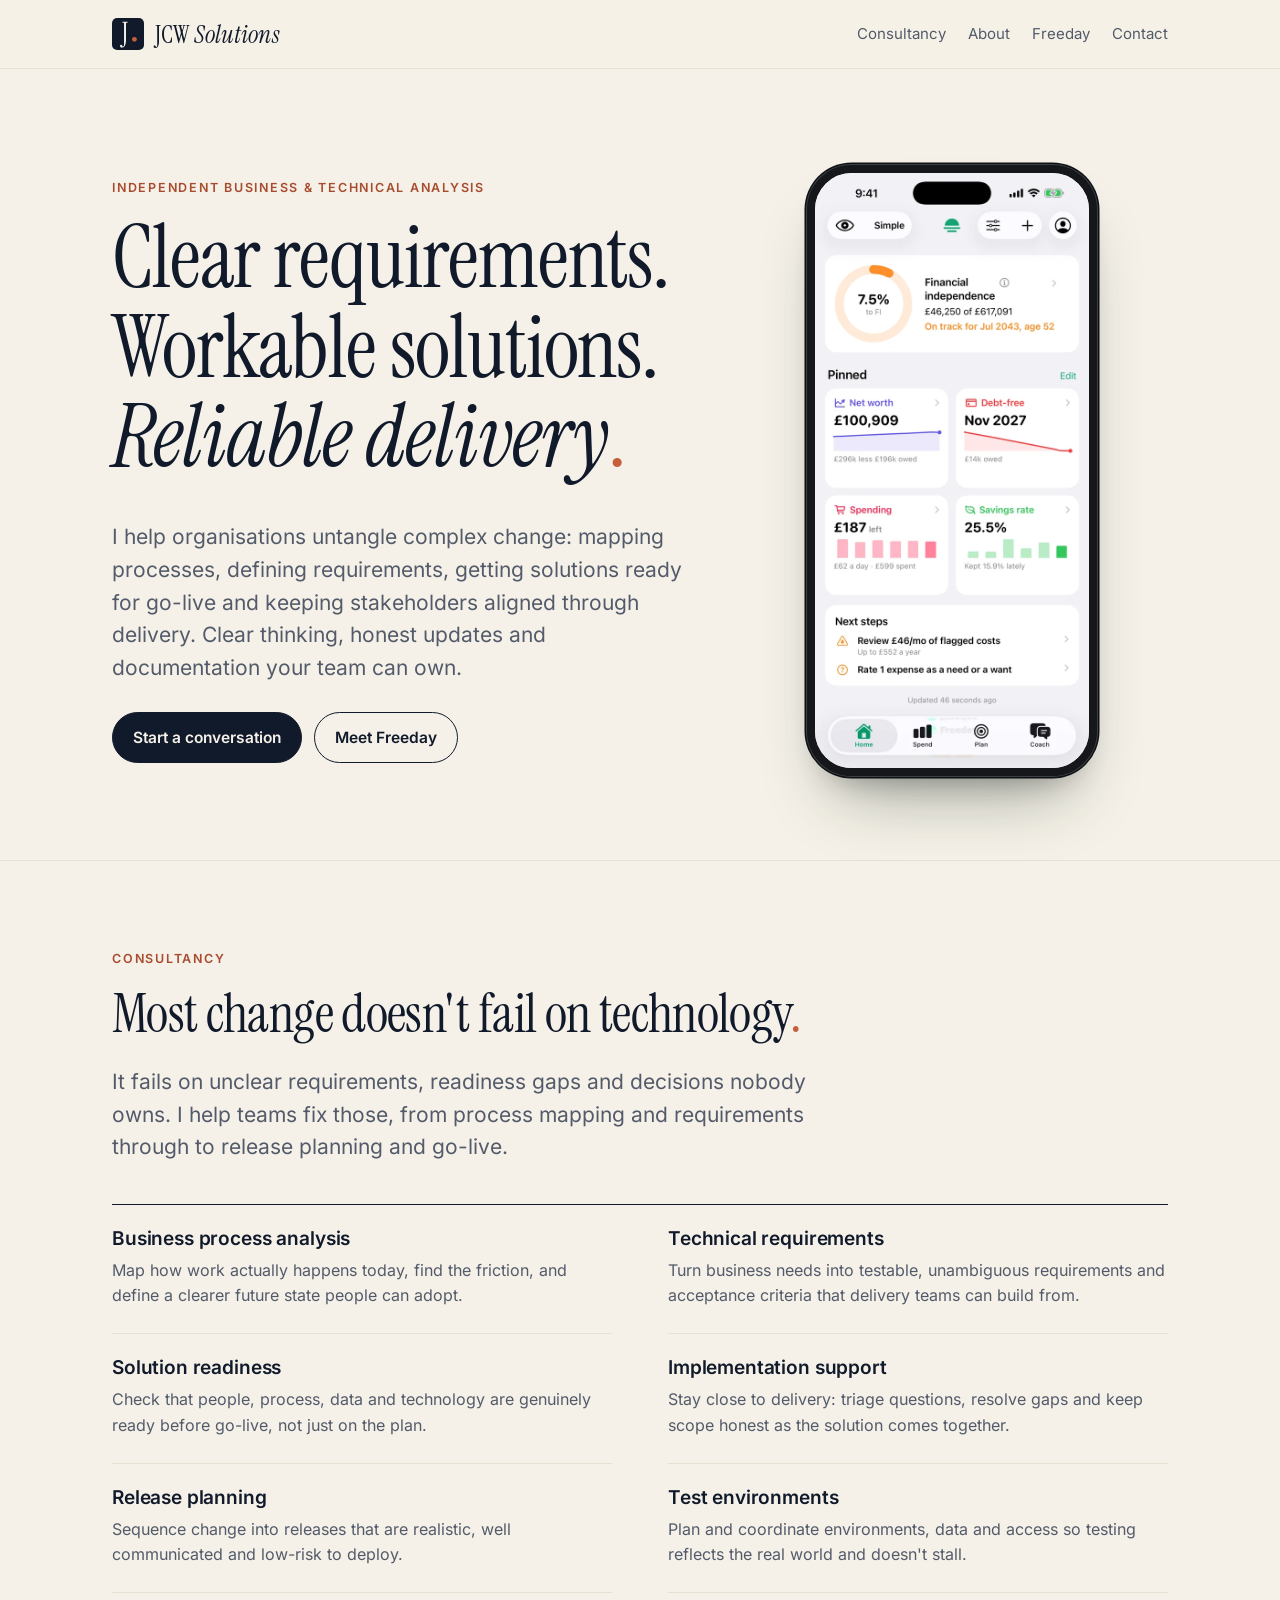
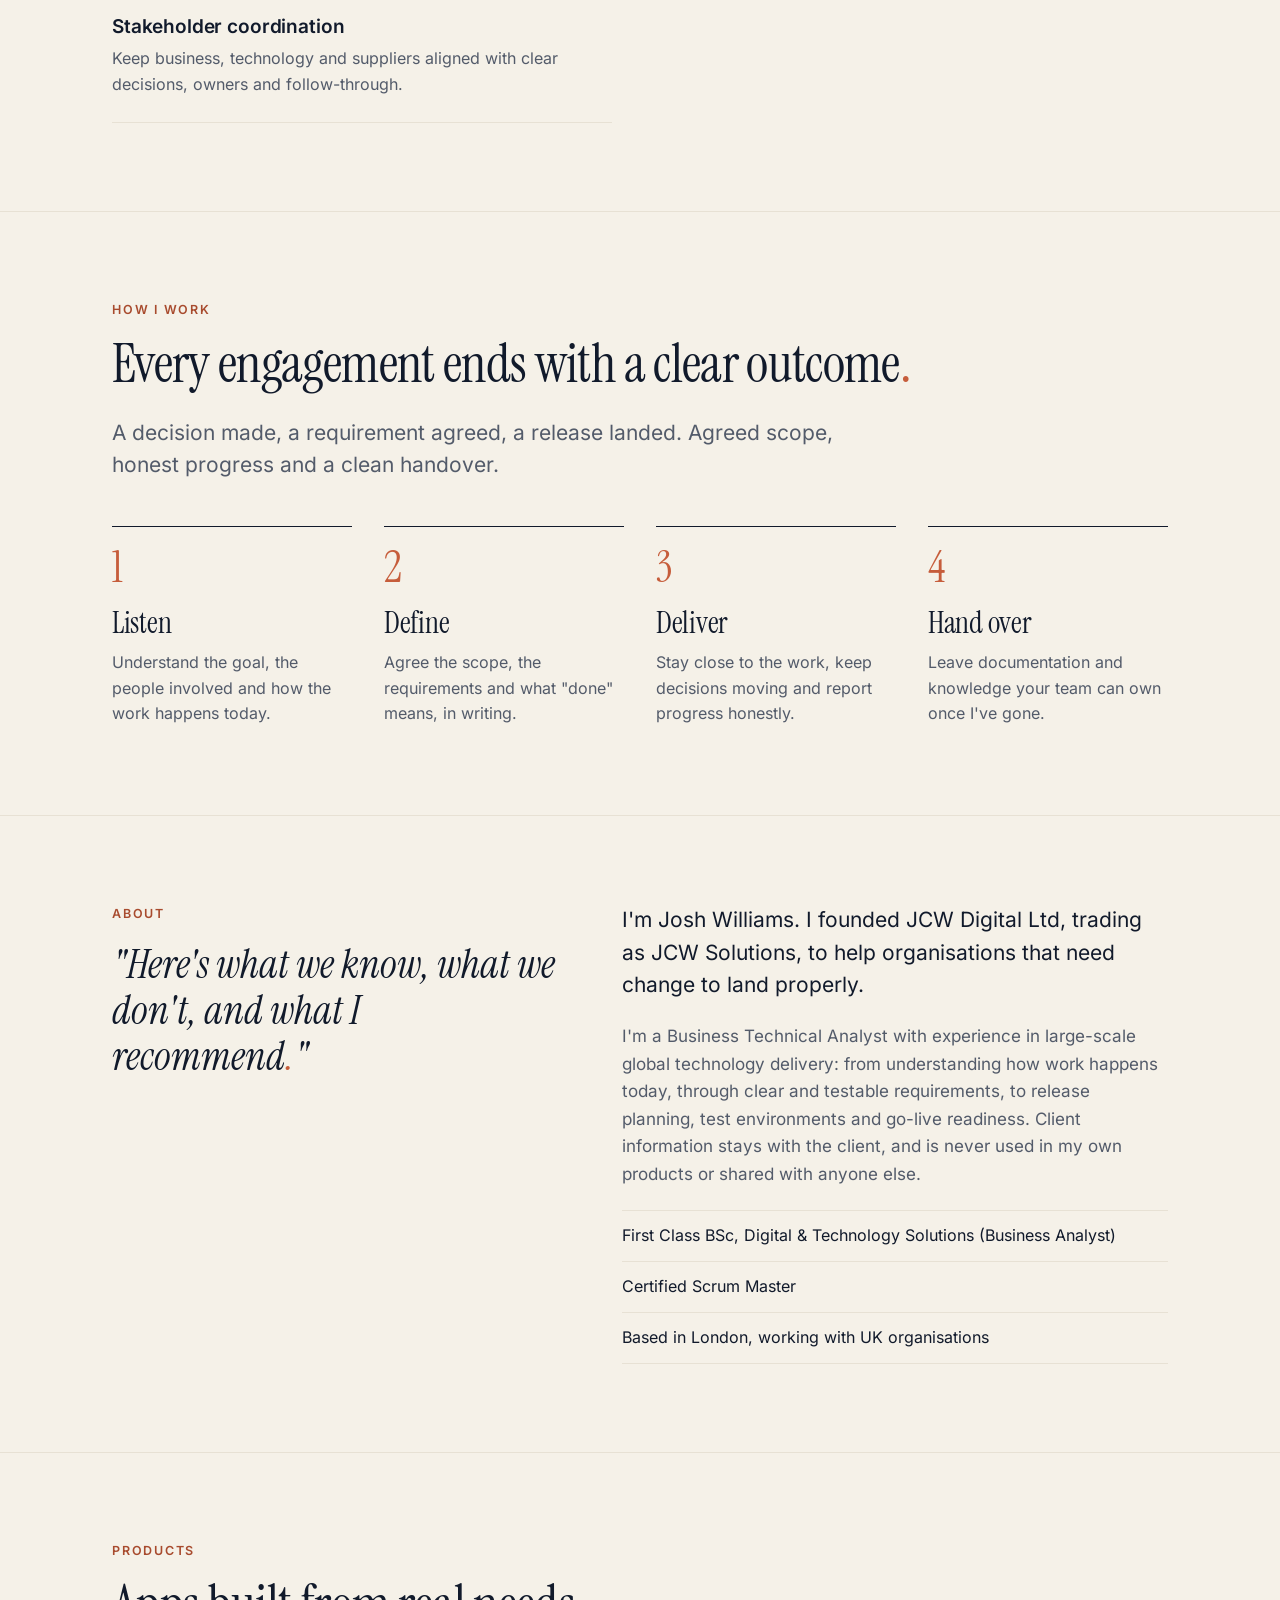
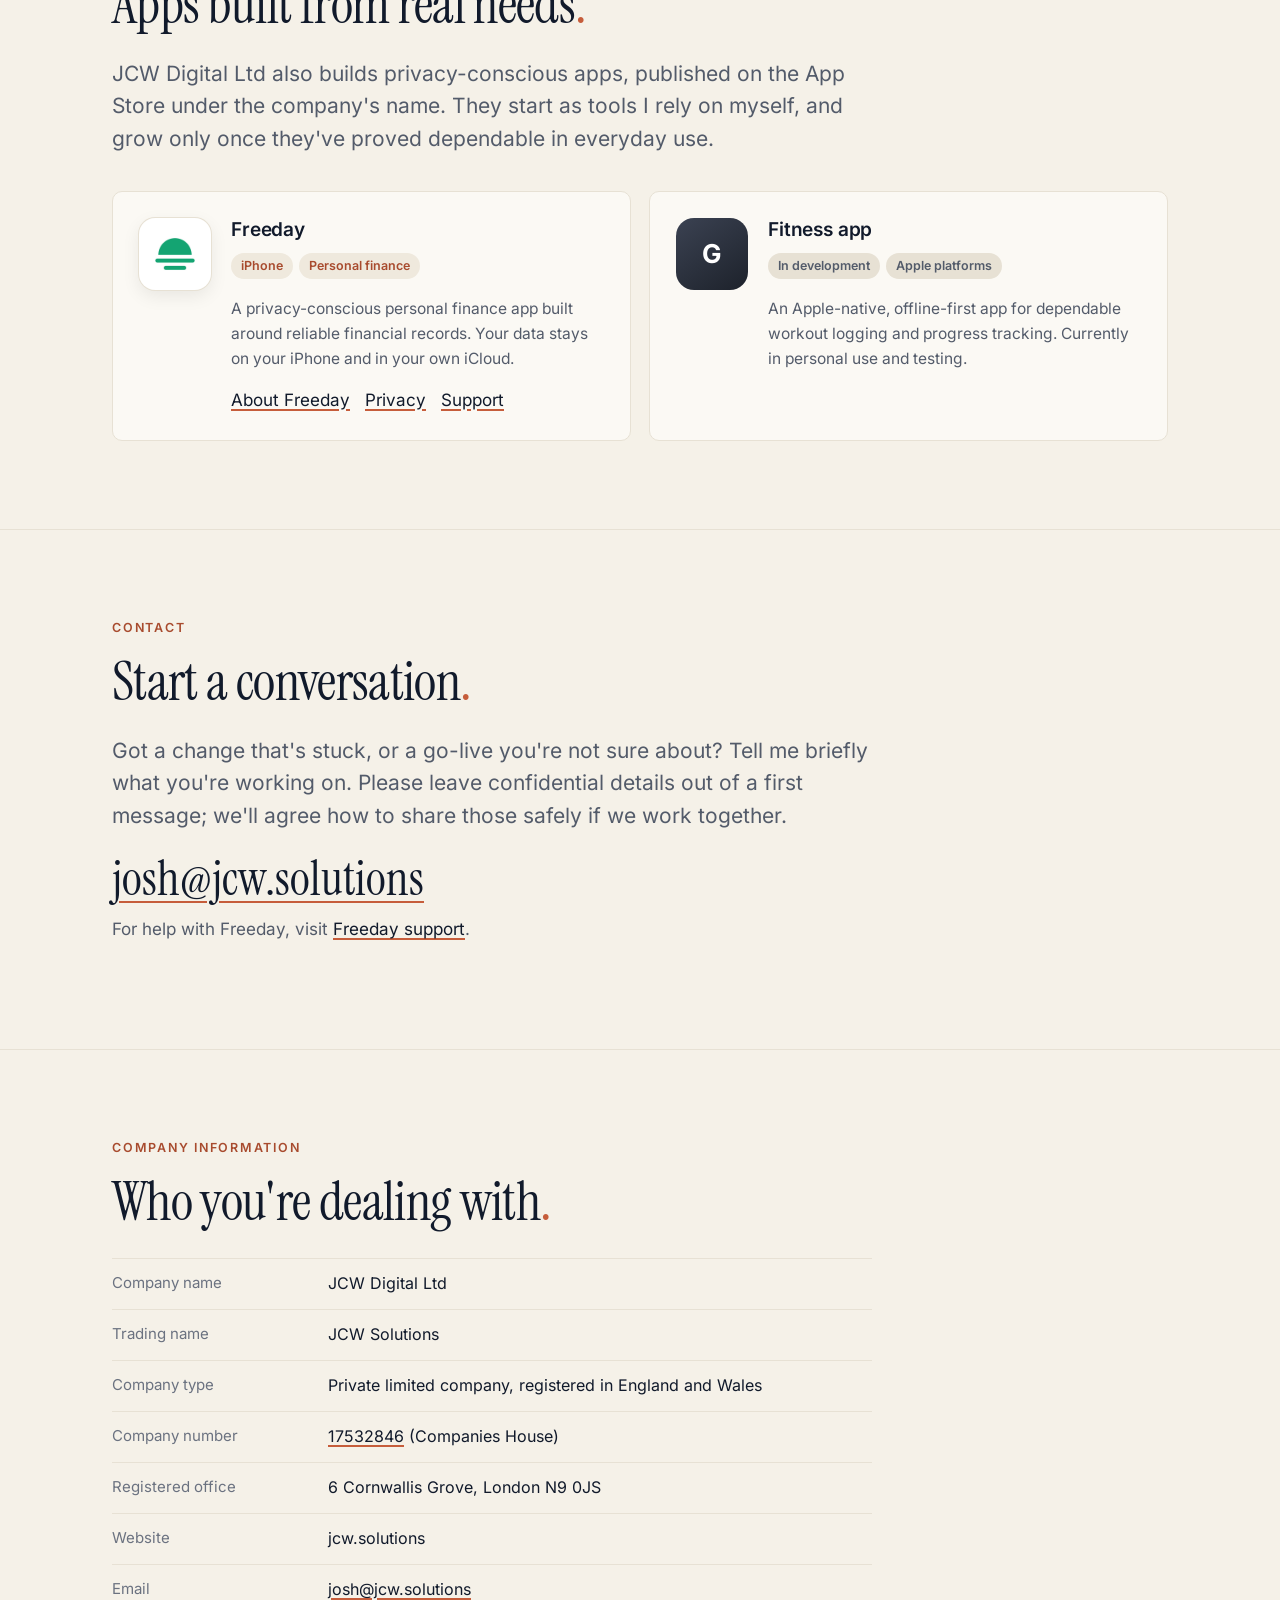
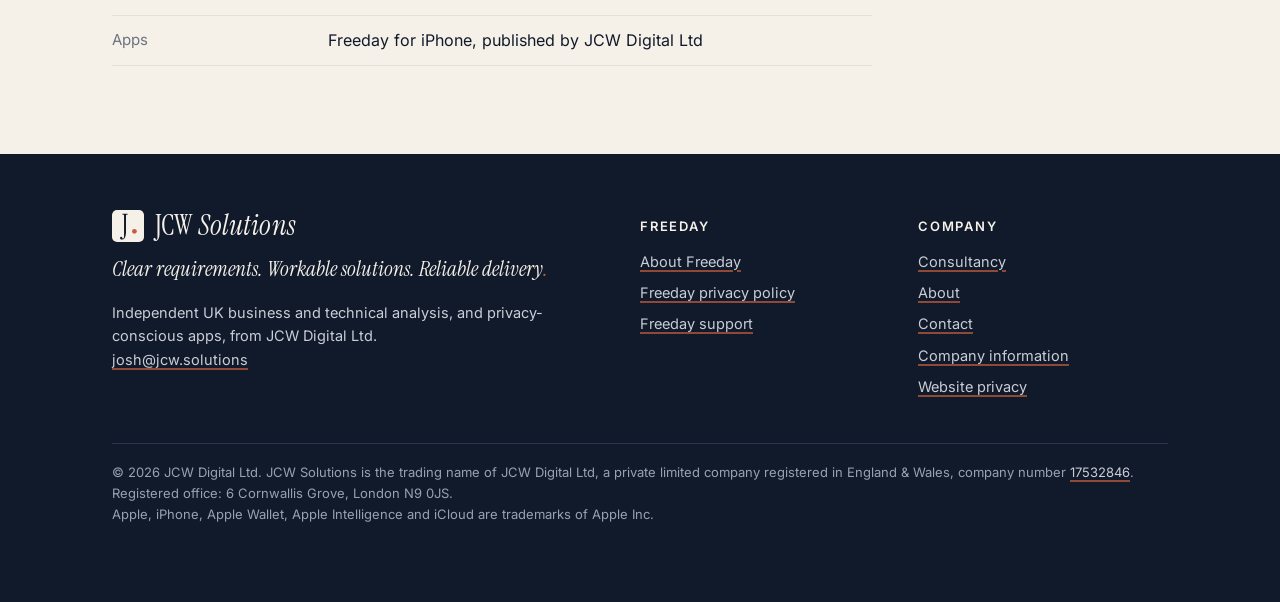
==== commit a20cf8a5: "Show JCW Digital Ltd as the organisation behind the site and apps Apple's organisation migration nee" ====
--- a/index.html
+++ b/index.html
@@ -3,13 +3,15 @@
 <head>
 <meta charset="utf-8">
 <meta name="viewport" content="width=device-width, initial-scale=1">
-<title>JCW Solutions — Business & technology analysis, and privacy-first apps</title>
-<meta name="description" content="JCW Solutions helps organisations turn complex business and technology challenges into clear requirements, workable solutions and reliable delivery — and builds privacy-first apps for iPhone.">
+<title>JCW Solutions (JCW Digital Ltd) — Business & technology analysis, and privacy-first apps</title>
+<meta name="description" content="JCW Solutions, the trading name of JCW Digital Ltd, helps organisations turn complex business and technology challenges into clear requirements, workable solutions and reliable delivery — and builds privacy-first apps for iPhone.">
 <link rel="canonical" href="https://jcw.solutions/">
-<meta property="og:title" content="JCW Solutions — Business & technology analysis, and privacy-first apps">
-<meta property="og:description" content="JCW Solutions helps organisations turn complex business and technology challenges into clear requirements, workable solutions and reliable delivery — and builds privacy-first apps for iPhone.">
+<meta property="og:title" content="JCW Solutions (JCW Digital Ltd) — Business & technology analysis, and privacy-first apps">
+<meta property="og:description" content="JCW Solutions, the trading name of JCW Digital Ltd, helps organisations turn complex business and technology challenges into clear requirements, workable solutions and reliable delivery — and builds privacy-first apps for iPhone.">
 <meta property="og:url" content="https://jcw.solutions/">
 <meta property="og:type" content="website">
+<meta property="og:site_name" content="JCW Solutions (JCW Digital Ltd)">
+<script type="application/ld+json">{"@context": "https://schema.org", "@type": "Organization", "name": "JCW Solutions", "legalName": "JCW Digital Ltd", "url": "https://jcw.solutions", "email": "josh@jcw.solutions", "logo": "https://jcw.solutions/assets/jcw-mark.svg", "founder": {"@type": "Person", "name": "Joshua Williams"}, "address": {"@type": "PostalAddress", "streetAddress": "6 Cornwallis Grove", "addressLocality": "London", "postalCode": "N9 0JS", "addressCountry": "GB"}, "identifier": {"@type": "PropertyValue", "propertyID": "Companies House company number", "value": "17532846"}, "sameAs": ["https://find-and-update.company-information.service.gov.uk/company/17532846"]}</script>
 <meta name="color-scheme" content="light dark">
 <meta name="theme-color" content="#F5F1E8" media="(prefers-color-scheme: light)">
 <meta name="theme-color" content="#111A2B" media="(prefers-color-scheme: dark)">
@@ -72,7 +74,7 @@
     <blockquote>"Here's what we know, what we don't, and what I recommend<span class="dot">.</span>"</blockquote>
   </div>
   <div>
-    <p class="lede" style="color:var(--ink)">I'm Josh Williams. I founded JCW Solutions to help organisations that need change to land properly.</p>
+    <p class="lede" style="color:var(--ink)">I'm Josh Williams. I founded JCW Digital Ltd, trading as JCW Solutions, to help organisations that need change to land properly.</p>
     <p class="muted">I'm a Business Technical Analyst with experience in large-scale global technology delivery: from understanding how work happens today, through clear and testable requirements, to release planning, test environments and go-live readiness. Client information stays with the client, and is never used in my own products or shared with anyone else.</p>
     <ul class="facts">
       <li>First Class BSc, Digital &amp; Technology Solutions (Business Analyst)</li>
@@ -85,7 +87,7 @@
 <section id="products"><div class="wrap">
   <p class="eyebrow">Products</p>
   <h2>Apps built from real needs<span class="dot">.</span></h2>
-  <p class="lede">JCW Solutions also builds privacy-conscious apps. They start as tools I rely on myself, and grow only once they've proved dependable in everyday use.</p>
+  <p class="lede">JCW Digital Ltd also builds privacy-conscious apps, published on the App Store under the company's name. They start as tools I rely on myself, and grow only once they've proved dependable in everyday use.</p>
   <div class="grid grid-2" style="margin-top:36px">
     <div class="card product">
       <picture><source srcset="/assets/freeday-icon-dark-180.png 1x, /assets/freeday-icon-dark-360.png 2x" media="(prefers-color-scheme: dark)"><img class="app-icon-img" src="/assets/freeday-icon-180.png" srcset="/assets/freeday-icon-180.png 1x, /assets/freeday-icon-360.png 2x" width="72" height="72" alt="Freeday app icon"></picture>
@@ -115,13 +117,28 @@
   <p class="muted">For help with Freeday, visit <a href="/freeday/support/">Freeday support</a>.</p>
 </div></section>
 
+<section id="company"><div class="wrap">
+  <p class="eyebrow">Company information</p>
+  <h2>Who you're dealing with<span class="dot">.</span></h2>
+  <dl class="company">
+    <div><dt>Company name</dt><dd>JCW Digital Ltd</dd></div>
+    <div><dt>Trading name</dt><dd>JCW Solutions</dd></div>
+    <div><dt>Company type</dt><dd>Private limited company, registered in England and Wales</dd></div>
+    <div><dt>Company number</dt><dd><a href="https://find-and-update.company-information.service.gov.uk/company/17532846">17532846</a> (Companies House)</dd></div>
+    <div><dt>Registered office</dt><dd>6 Cornwallis Grove, London N9 0JS</dd></div>
+    <div><dt>Website</dt><dd>jcw.solutions</dd></div>
+    <div><dt>Email</dt><dd><a href="mailto:josh@jcw.solutions">josh@jcw.solutions</a></dd></div>
+    <div><dt>Apps</dt><dd>Freeday for iPhone, published by JCW Digital Ltd</dd></div>
+  </dl>
+</div></section>
+
 </main>
 <footer class="site-footer"><div class="wrap">
   <div class="cols">
     <div>
       <a class="brand" href="/" aria-label="JCW Solutions home"><svg class="brand-mark" viewBox="0 0 512 512" aria-hidden="true" focusable="false"><rect width="512" height="512" rx="81.92" class="tile"/><path d="M159.76448 473.5488Q146.11455999999998 473.5488 137.52832 466.28352Q128.94208 459.01824 128.94208 447.1296Q128.94208 438.3232 134.00576 432.59904Q139.06944 426.87488 146.99519999999998 426.87488Q154.48064 426.87488 157.56288 431.27808000000005Q160.64512 435.68128 162.62655999999998 441.40544Q164.608 447.1296 167.24992 451.53279999999995Q169.89184 455.936 175.61599999999999 455.936Q183.98208 455.936 188.38528 446.24896Q192.78848 436.56192 192.78848 418.94912V90.91072000000003Q192.78848 81.66399999999999 189.9264 78.58176Q187.06432 75.49952000000002 177.8176 73.73824000000002L167.69024 71.97696000000002Q161.96608 70.656 161.96608 66.69312000000002Q161.96608 61.84960000000001 168.57088 61.84960000000001H248.2688Q254.8736 61.84960000000001 254.8736 66.69312000000002Q254.8736 70.656 249.14944 71.97696000000002L239.02208 73.73824000000002Q229.77535999999998 75.49952000000002 226.91328 78.58176Q224.0512 81.66399999999999 224.0512 90.91072000000003V359.50592Q224.0512 412.34432 206.87872 442.94656Q189.70623999999998 473.5488 159.76448 473.5488Z" class="j"/><circle cx="358.40" cy="340.48" r="38.40" class="stop"/></svg><span>JCW <em>Solutions</em></span></a>
       <p class="tagline">Clear requirements. Workable solutions. Reliable delivery<span class="dot">.</span></p>
-      <p>Independent UK business and technical analysis, and privacy-conscious apps.<br><a href="mailto:josh@jcw.solutions">josh@jcw.solutions</a></p>
+      <p>Independent UK business and technical analysis, and privacy-conscious apps, from JCW Digital Ltd.<br><a href="mailto:josh@jcw.solutions">josh@jcw.solutions</a></p>
     </div>
     <div><h4>Freeday</h4><ul>
       <li><a href="/freeday/">About Freeday</a></li>
@@ -132,10 +149,11 @@
       <li><a href="/#services">Consultancy</a></li>
       <li><a href="/#about">About</a></li>
       <li><a href="/#contact">Contact</a></li>
+      <li><a href="/#company">Company information</a></li>
       <li><a href="/privacy/">Website privacy</a></li>
     </ul></div>
   </div>
-  <p class="legal">&copy; 2026 JCW Solutions is a trading name of JCW Digital Ltd, registered in England &amp; Wales, company no. 17532846. Registered office: 6 Cornwallis Grove, London N9 0JS.<br>Apple, iPhone, Apple Wallet, Apple Intelligence and iCloud are trademarks of Apple Inc.</p>
+  <p class="legal">&copy; 2026 JCW Digital Ltd. JCW Solutions is the trading name of JCW Digital Ltd, a private limited company registered in England &amp; Wales, company number <a href="https://find-and-update.company-information.service.gov.uk/company/17532846">17532846</a>. Registered office: 6 Cornwallis Grove, London N9 0JS.<br>Apple, iPhone, Apple Wallet, Apple Intelligence and iCloud are trademarks of Apple Inc.</p>
 </div></footer>
 </body>
 </html>
--- a/assets/site.css
+++ b/assets/site.css
@@ -286,3 +286,10 @@
   html.js .tour-screen, html.js .tour-screen.is-before { transform: none; }
   .tour-sun { transform: translate(-50%, 12%); opacity: .8; }
 }
+
+/* Company information (home page) */
+.company { margin: 28px 0 0; border-top: 1px solid var(--line); max-width: 760px; }
+.company > div { display: grid; grid-template-columns: minmax(130px, 200px) 1fr; gap: 16px; padding: 12px 0; border-bottom: 1px solid var(--line); }
+.company dt { color: var(--stone, #6B7280); font-size: 15px; }
+.company dd { margin: 0; font-size: 16px; }
+@media (max-width: 560px) { .company > div { grid-template-columns: 1fr; gap: 2px; } }
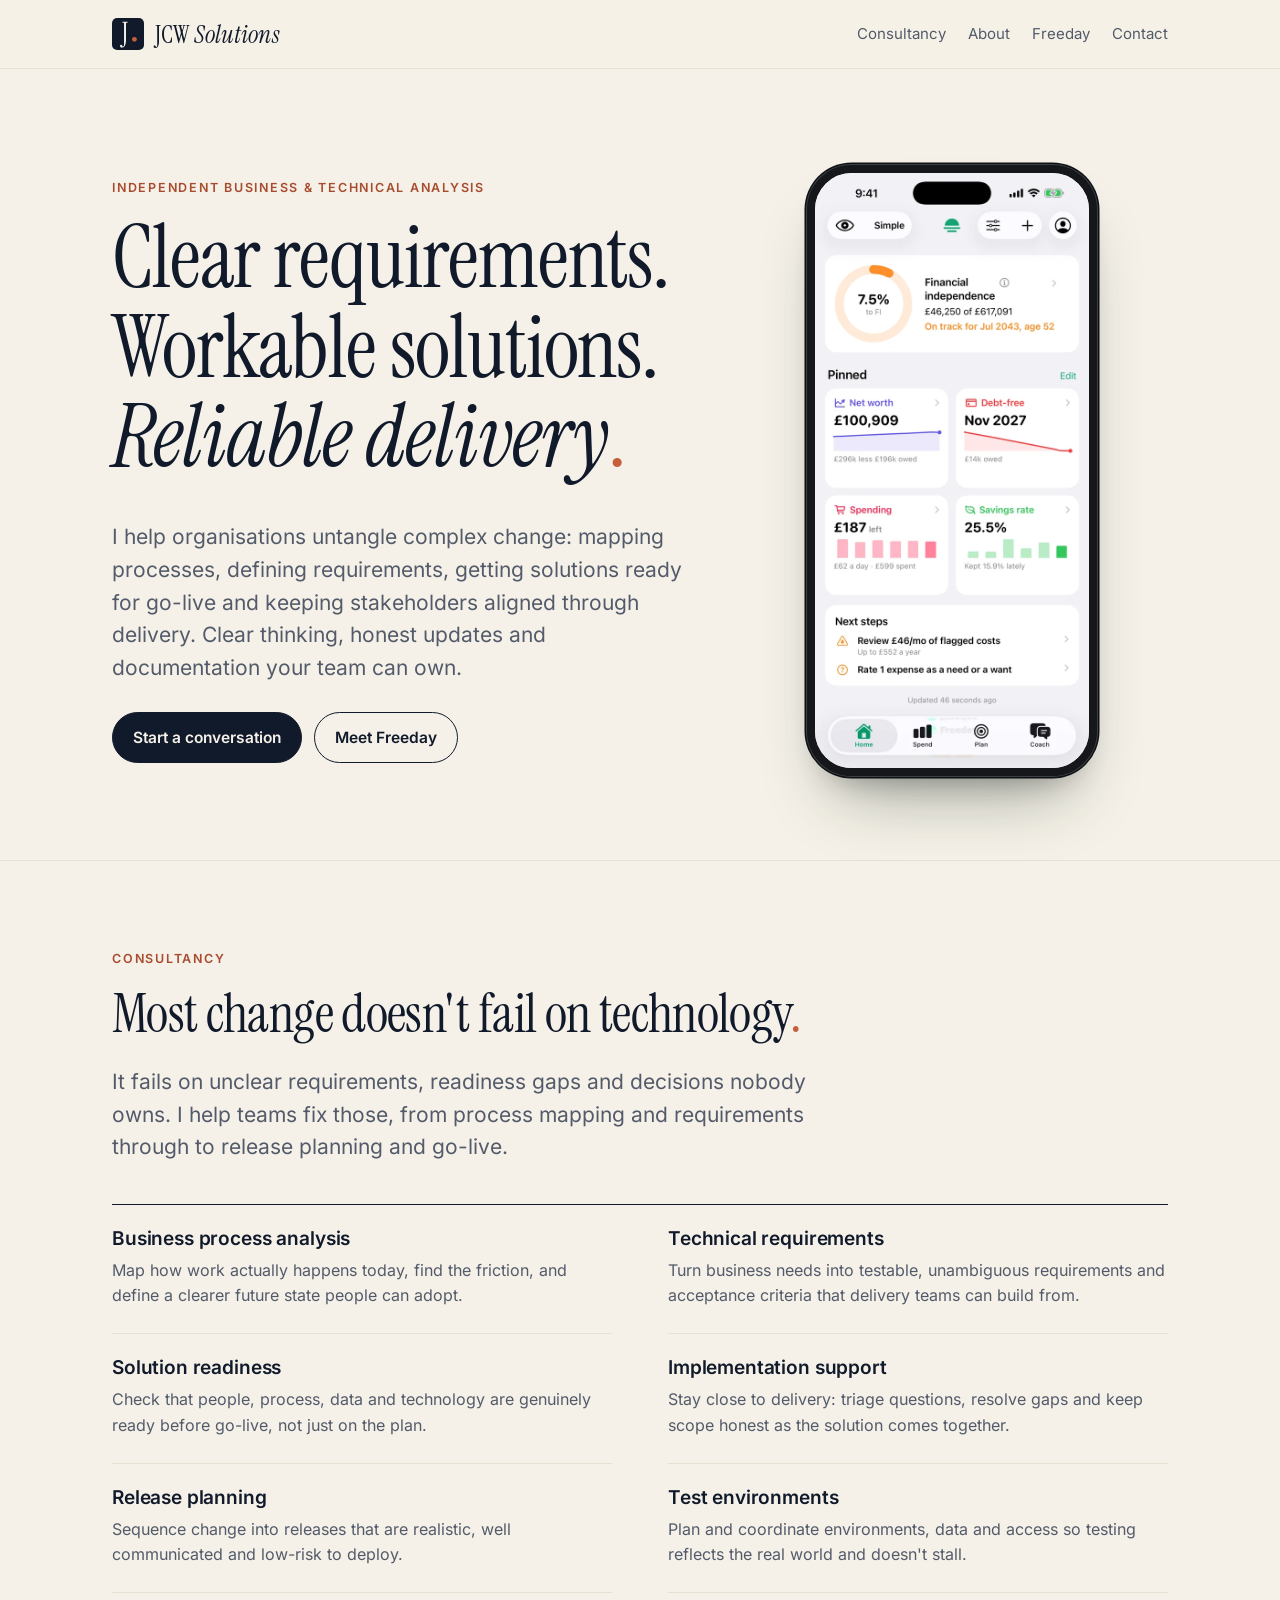
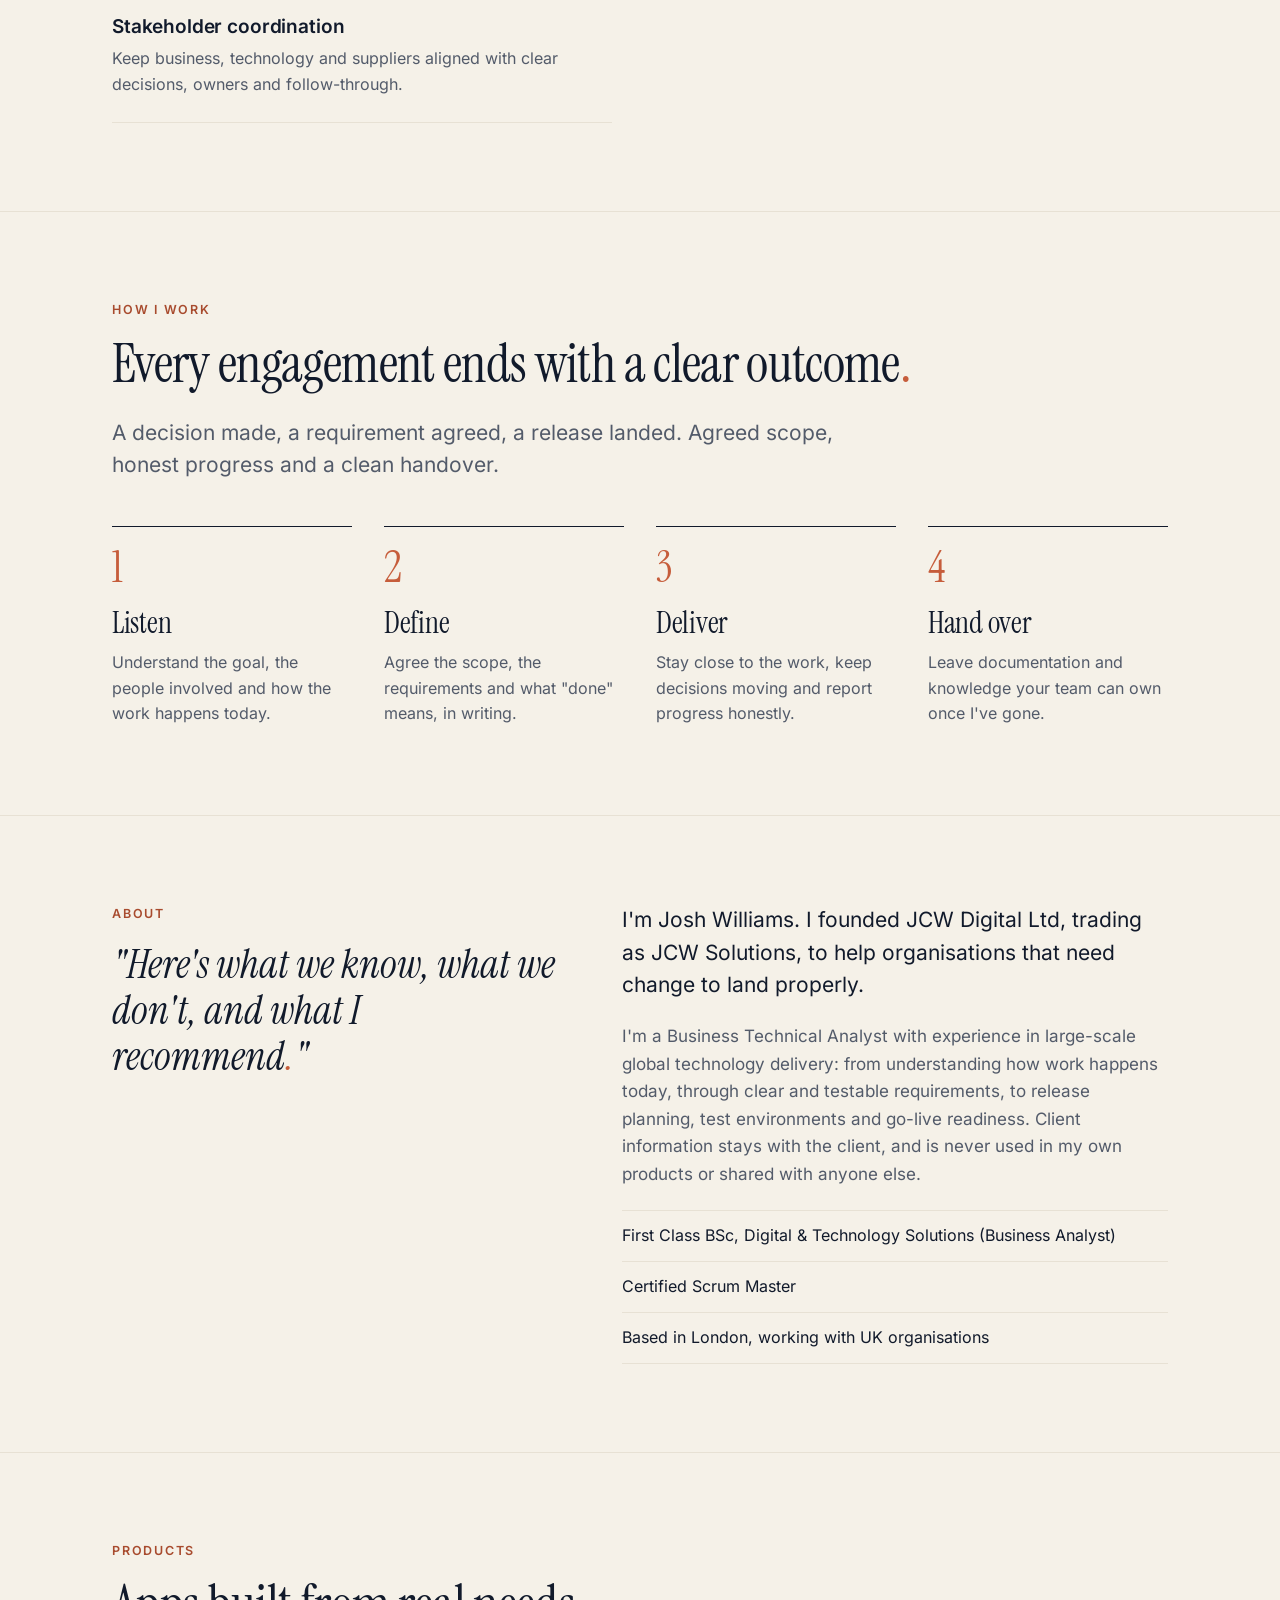
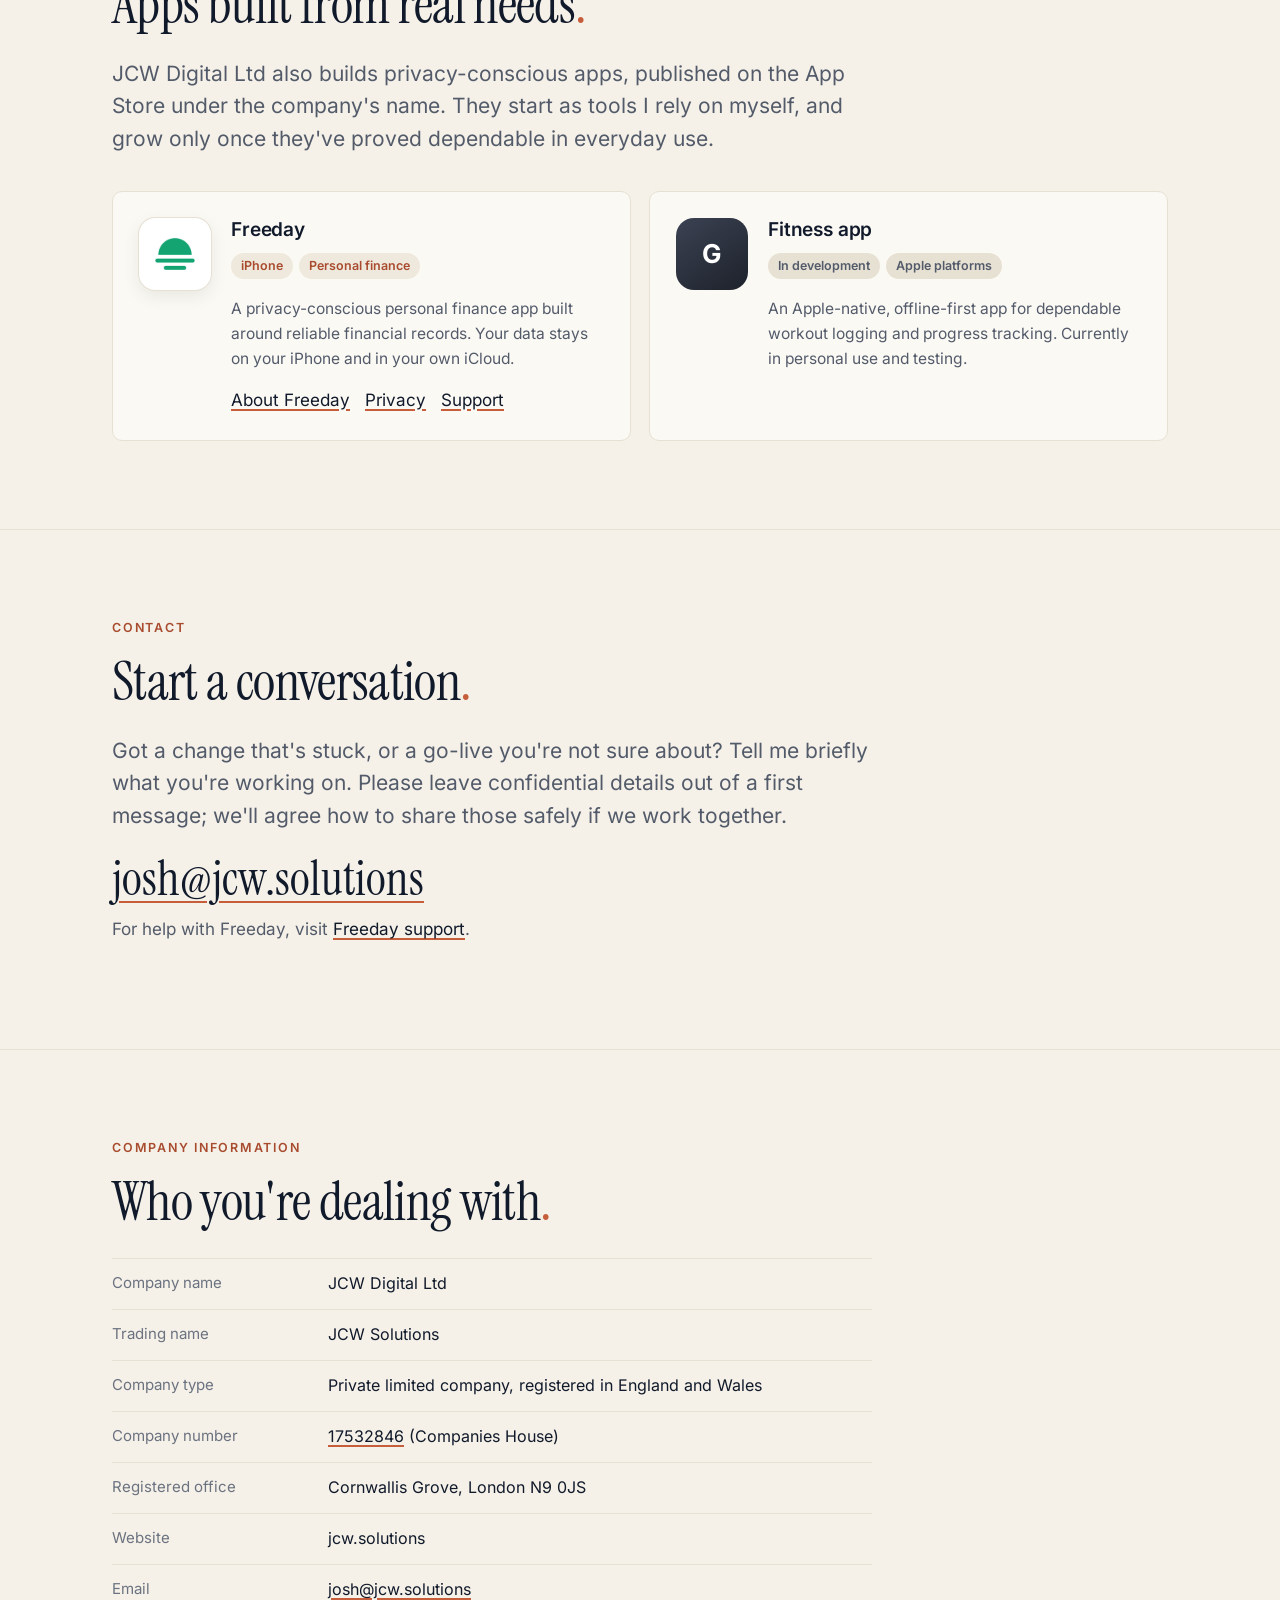
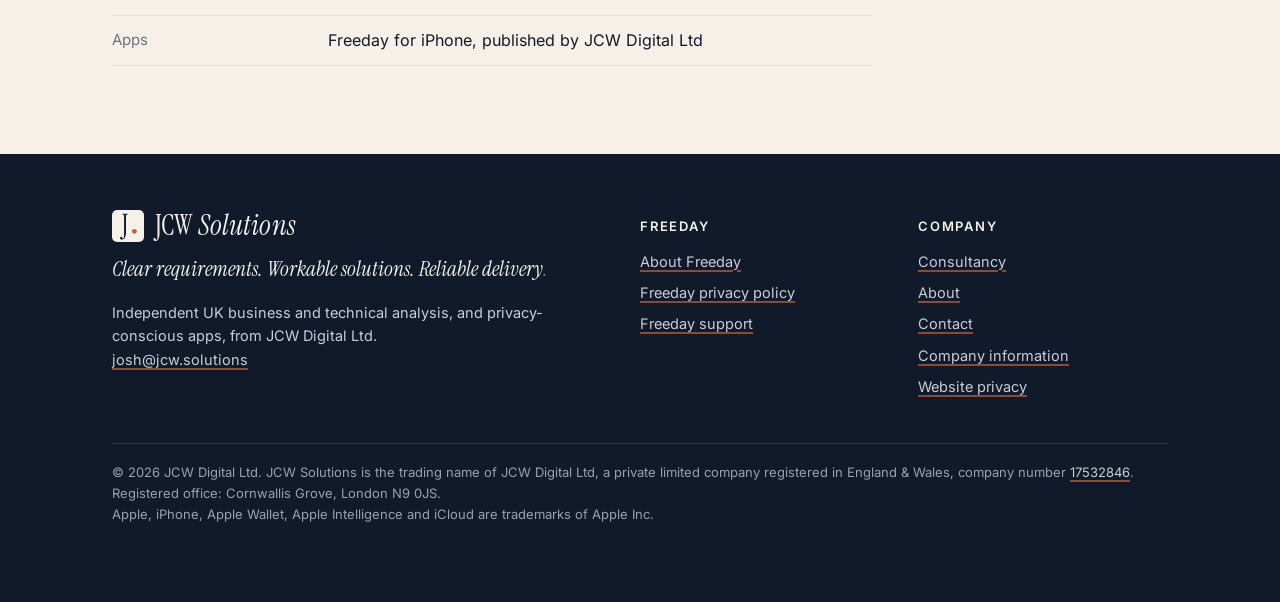
==== commit 9605174c: "Show the registered office without the house number Co-Authored-By: Claude Opus 5.5 <noreply@anthrop" ====
--- a/index.html
+++ b/index.html
@@ -11,7 +11,7 @@
 <meta property="og:url" content="https://jcw.solutions/">
 <meta property="og:type" content="website">
 <meta property="og:site_name" content="JCW Solutions (JCW Digital Ltd)">
-<script type="application/ld+json">{"@context": "https://schema.org", "@type": "Organization", "name": "JCW Solutions", "legalName": "JCW Digital Ltd", "url": "https://jcw.solutions", "email": "josh@jcw.solutions", "logo": "https://jcw.solutions/assets/jcw-mark.svg", "founder": {"@type": "Person", "name": "Joshua Williams"}, "address": {"@type": "PostalAddress", "streetAddress": "6 Cornwallis Grove", "addressLocality": "London", "postalCode": "N9 0JS", "addressCountry": "GB"}, "identifier": {"@type": "PropertyValue", "propertyID": "Companies House company number", "value": "17532846"}, "sameAs": ["https://find-and-update.company-information.service.gov.uk/company/17532846"]}</script>
+<script type="application/ld+json">{"@context": "https://schema.org", "@type": "Organization", "name": "JCW Solutions", "legalName": "JCW Digital Ltd", "url": "https://jcw.solutions", "email": "josh@jcw.solutions", "logo": "https://jcw.solutions/assets/jcw-mark.svg", "founder": {"@type": "Person", "name": "Joshua Williams"}, "address": {"@type": "PostalAddress", "streetAddress": "Cornwallis Grove", "addressLocality": "London", "postalCode": "N9 0JS", "addressCountry": "GB"}, "identifier": {"@type": "PropertyValue", "propertyID": "Companies House company number", "value": "17532846"}, "sameAs": ["https://find-and-update.company-information.service.gov.uk/company/17532846"]}</script>
 <meta name="color-scheme" content="light dark">
 <meta name="theme-color" content="#F5F1E8" media="(prefers-color-scheme: light)">
 <meta name="theme-color" content="#111A2B" media="(prefers-color-scheme: dark)">
@@ -125,7 +125,7 @@
     <div><dt>Trading name</dt><dd>JCW Solutions</dd></div>
     <div><dt>Company type</dt><dd>Private limited company, registered in England and Wales</dd></div>
     <div><dt>Company number</dt><dd><a href="https://find-and-update.company-information.service.gov.uk/company/17532846">17532846</a> (Companies House)</dd></div>
-    <div><dt>Registered office</dt><dd>6 Cornwallis Grove, London N9 0JS</dd></div>
+    <div><dt>Registered office</dt><dd>Cornwallis Grove, London N9 0JS</dd></div>
     <div><dt>Website</dt><dd>jcw.solutions</dd></div>
     <div><dt>Email</dt><dd><a href="mailto:josh@jcw.solutions">josh@jcw.solutions</a></dd></div>
     <div><dt>Apps</dt><dd>Freeday for iPhone, published by JCW Digital Ltd</dd></div>
@@ -153,7 +153,7 @@
       <li><a href="/privacy/">Website privacy</a></li>
     </ul></div>
   </div>
-  <p class="legal">&copy; 2026 JCW Digital Ltd. JCW Solutions is the trading name of JCW Digital Ltd, a private limited company registered in England &amp; Wales, company number <a href="https://find-and-update.company-information.service.gov.uk/company/17532846">17532846</a>. Registered office: 6 Cornwallis Grove, London N9 0JS.<br>Apple, iPhone, Apple Wallet, Apple Intelligence and iCloud are trademarks of Apple Inc.</p>
+  <p class="legal">&copy; 2026 JCW Digital Ltd. JCW Solutions is the trading name of JCW Digital Ltd, a private limited company registered in England &amp; Wales, company number <a href="https://find-and-update.company-information.service.gov.uk/company/17532846">17532846</a>. Registered office: Cornwallis Grove, London N9 0JS.<br>Apple, iPhone, Apple Wallet, Apple Intelligence and iCloud are trademarks of Apple Inc.</p>
 </div></footer>
 </body>
 </html>
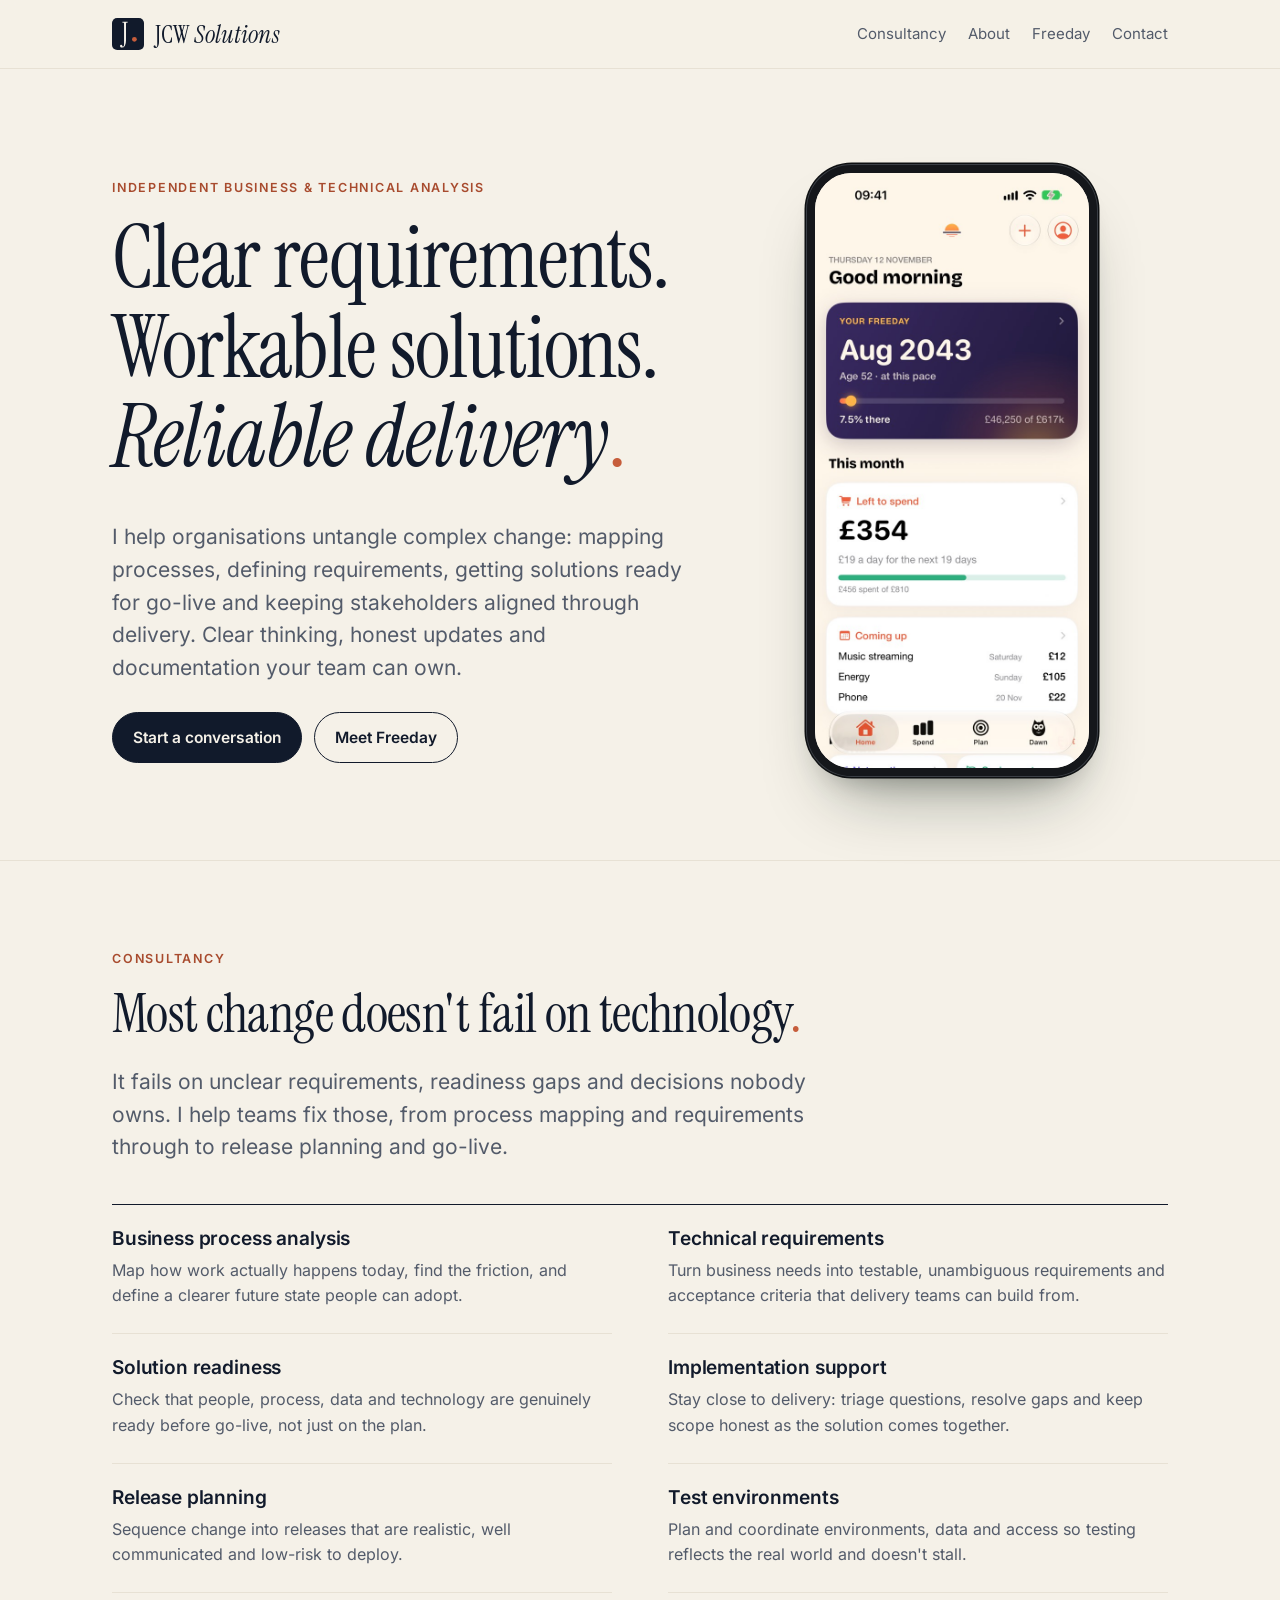
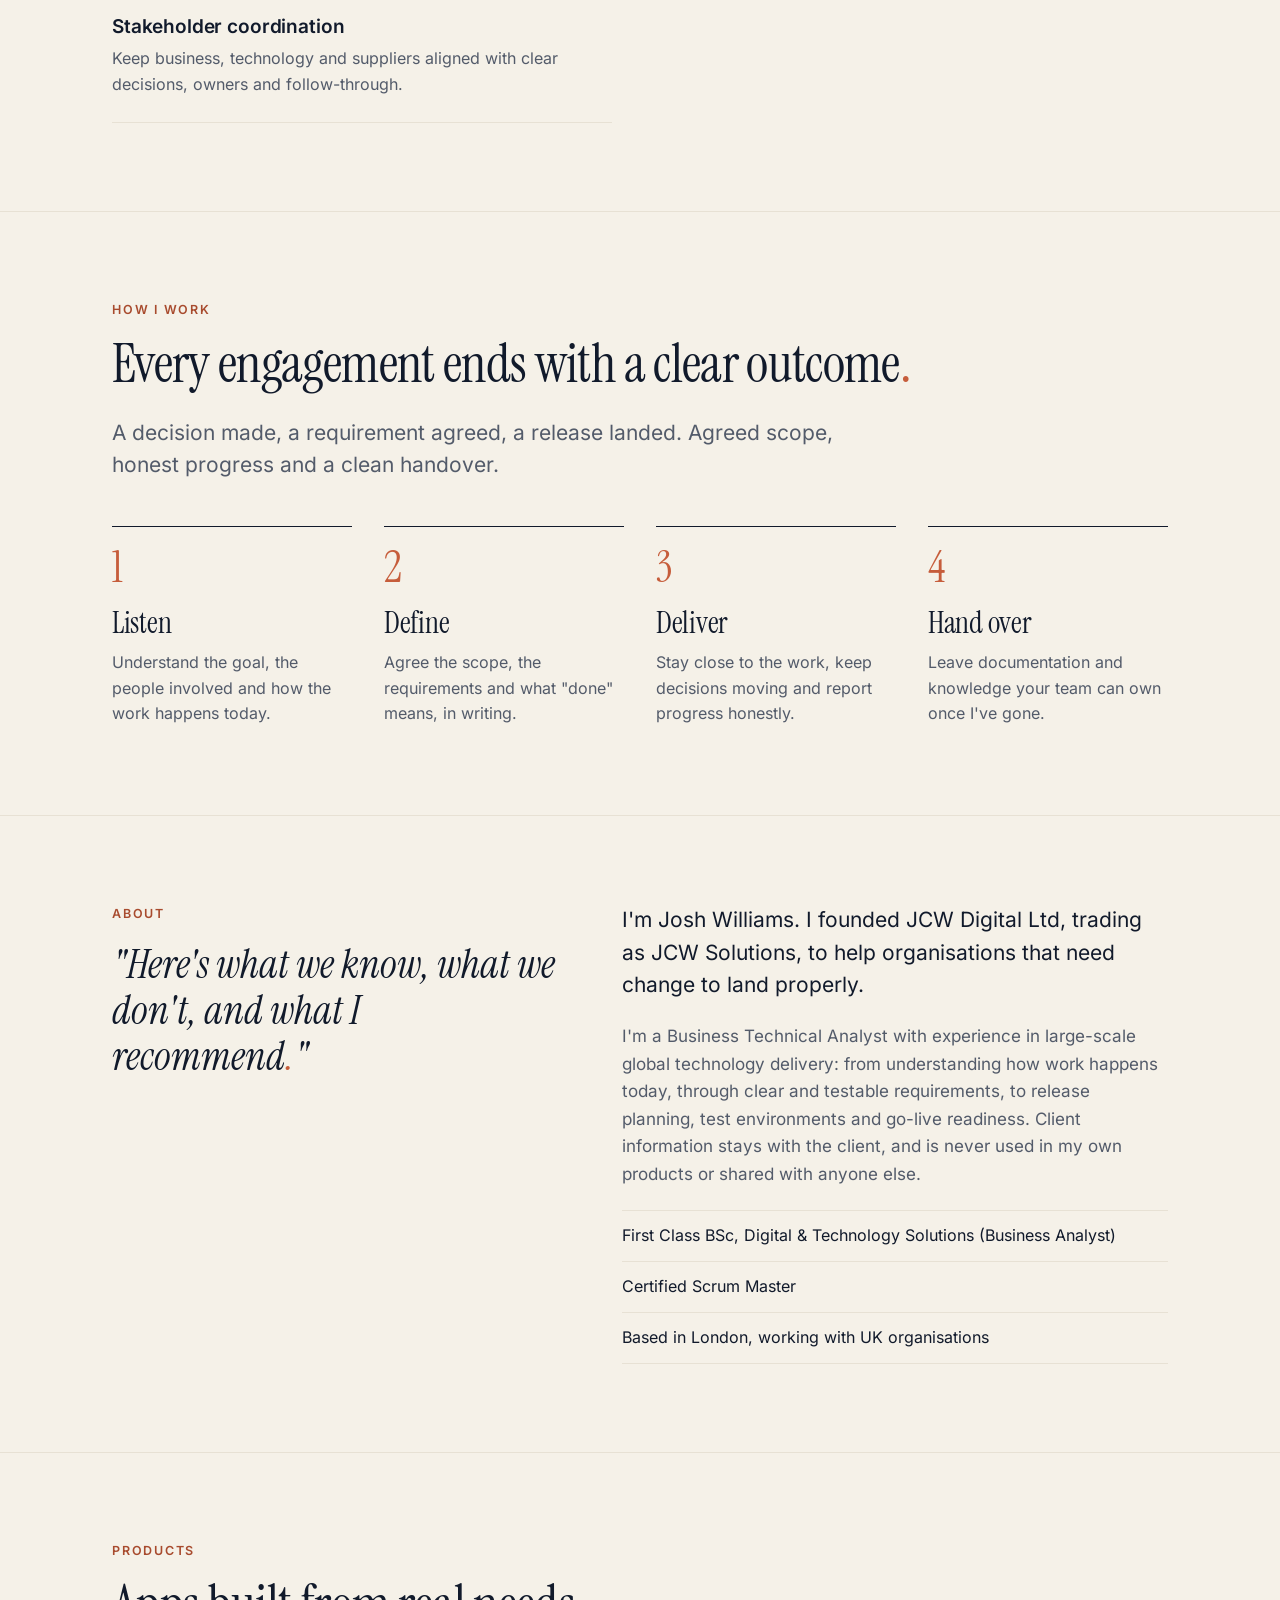
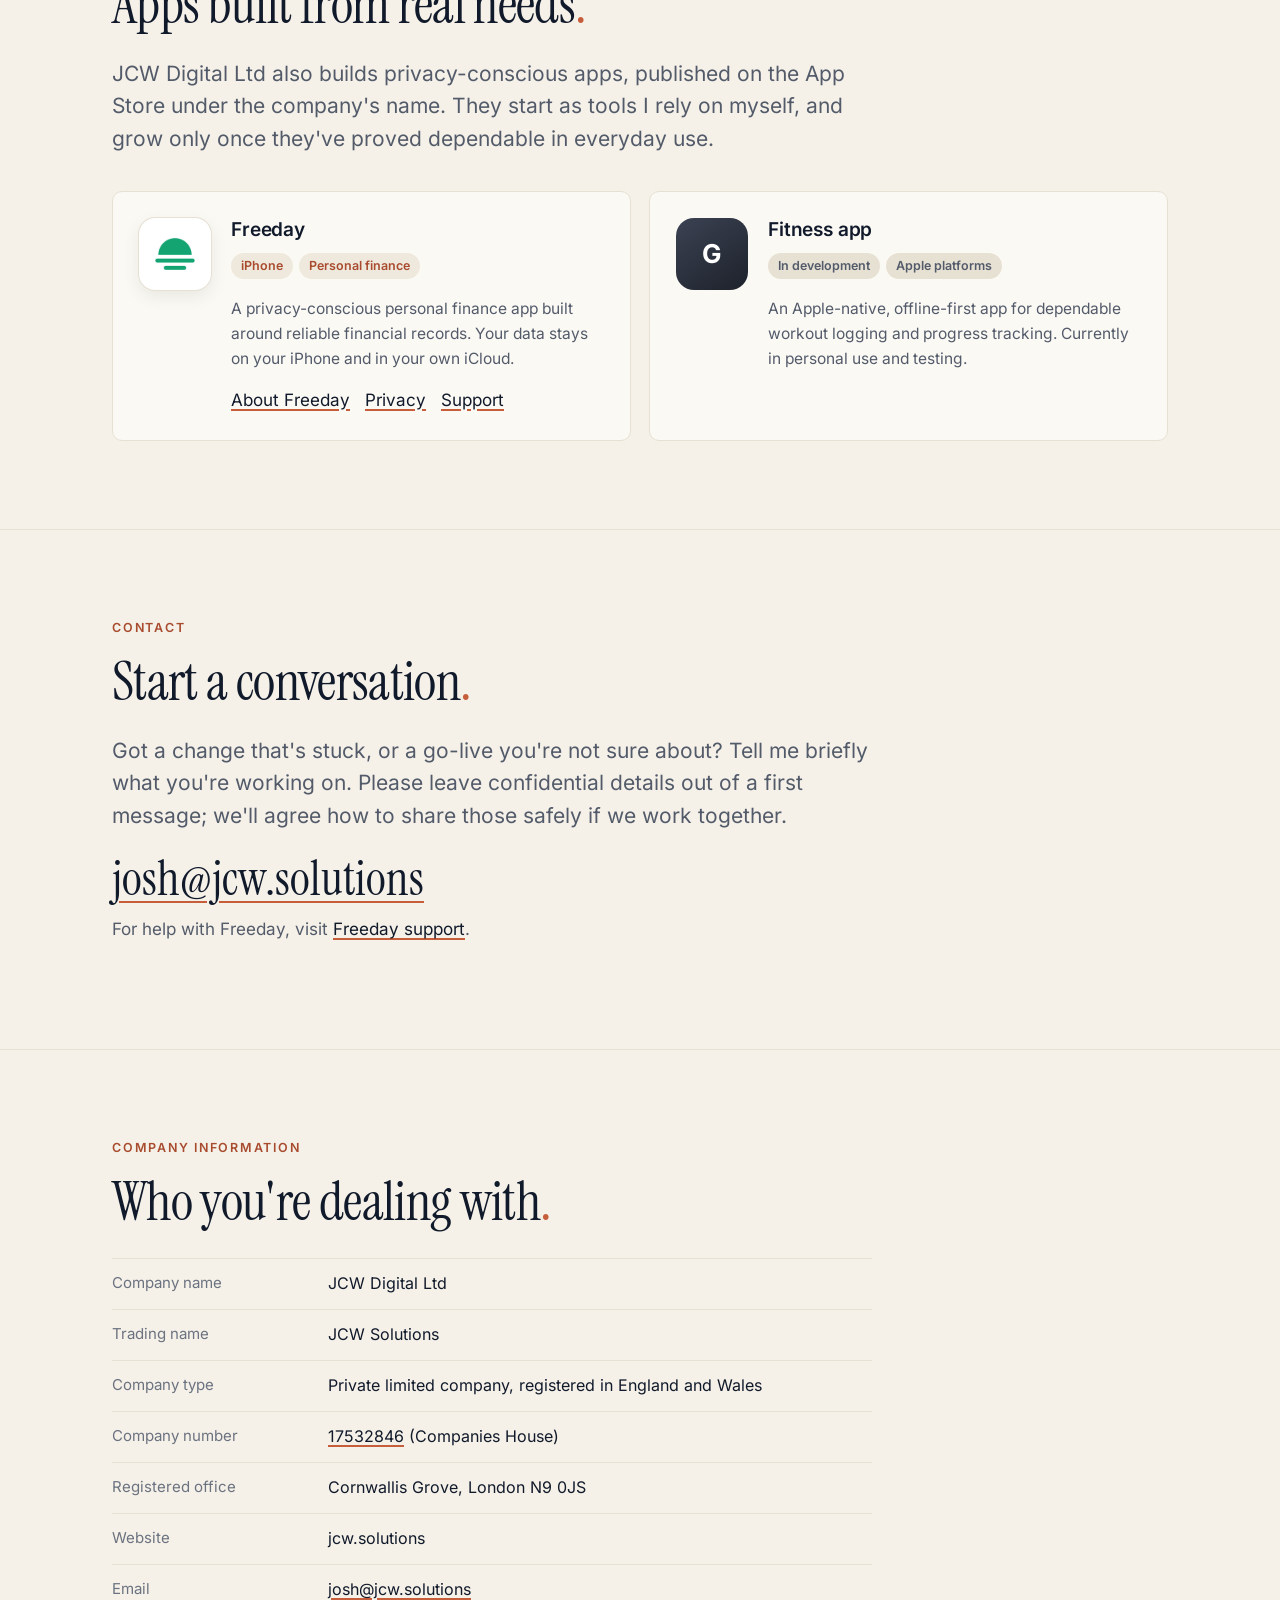
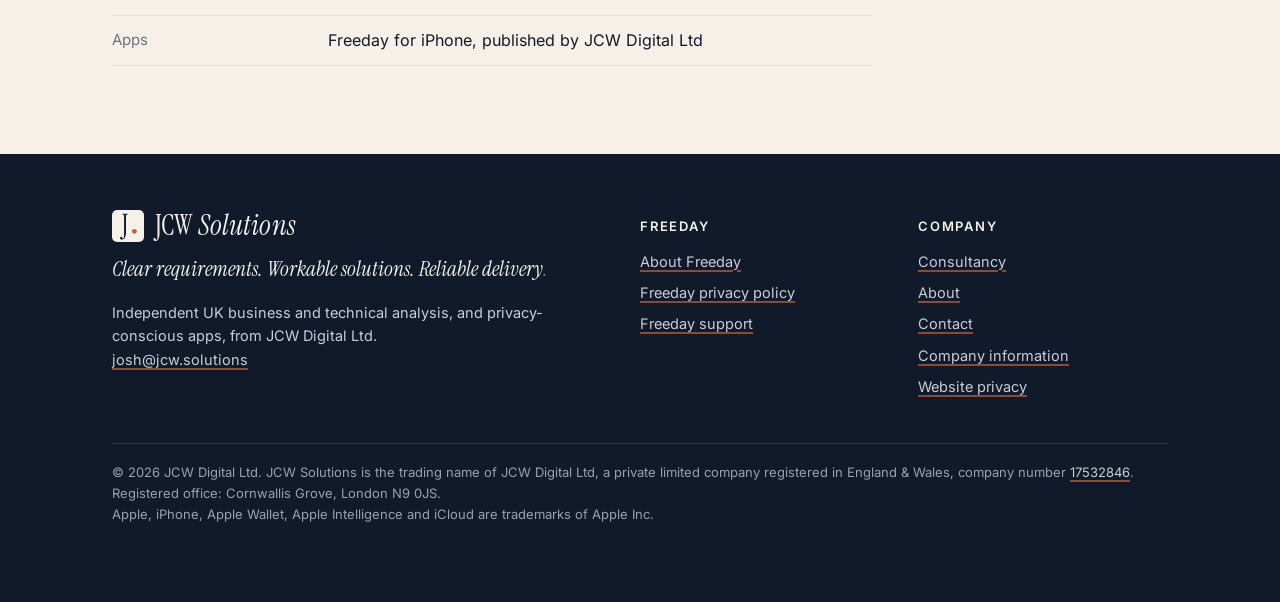
==== commit d3355b0b: "Freeday tour: screenshots from the build 47 redesign; iPhone and iPad only - New light and dark scre" ====
--- a/index.html
+++ b/index.html
@@ -38,7 +38,7 @@
       <a class="btn" href="/freeday/">Meet Freeday</a>
     </div>
   </div>
-  <a href="/freeday/" aria-label="Freeday, the personal finance app from JCW Solutions"><figure class="phone"><picture><source srcset="/assets/shots/dark-home.webp" media="(prefers-color-scheme: dark)"><img src="/assets/shots/light-home.webp" width="600" height="1304" alt="Freeday app home screen" loading="eager" decoding="async"></picture></figure></a>
+  <a href="/freeday/" aria-label="Freeday, the personal finance app from JCW Solutions"><figure class="phone"><picture><source srcset="/assets/shots/dark-home.jpg" media="(prefers-color-scheme: dark)"><img src="/assets/shots/light-home.jpg" width="600" height="1304" alt="Freeday app home screen" loading="eager" decoding="async"></picture></figure></a>
 </div></section>
 
 <section id="services"><div class="wrap">
